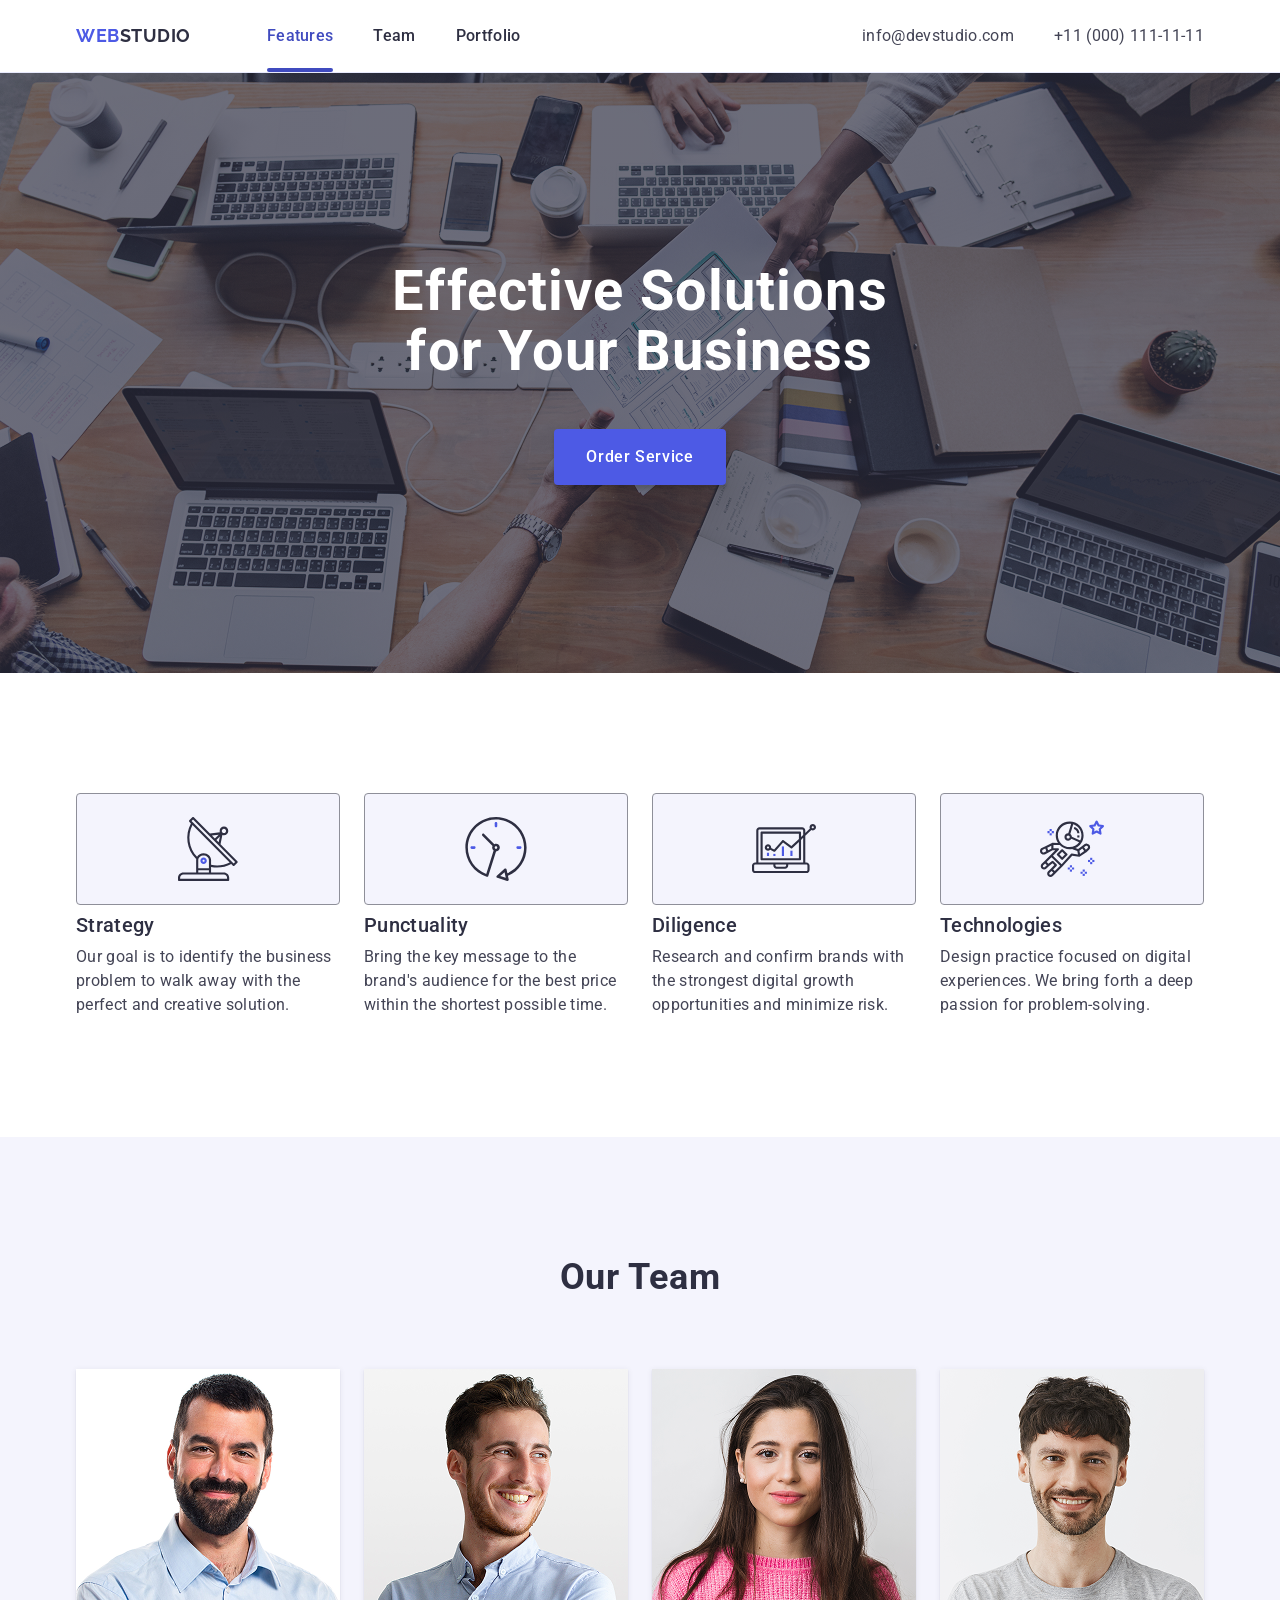
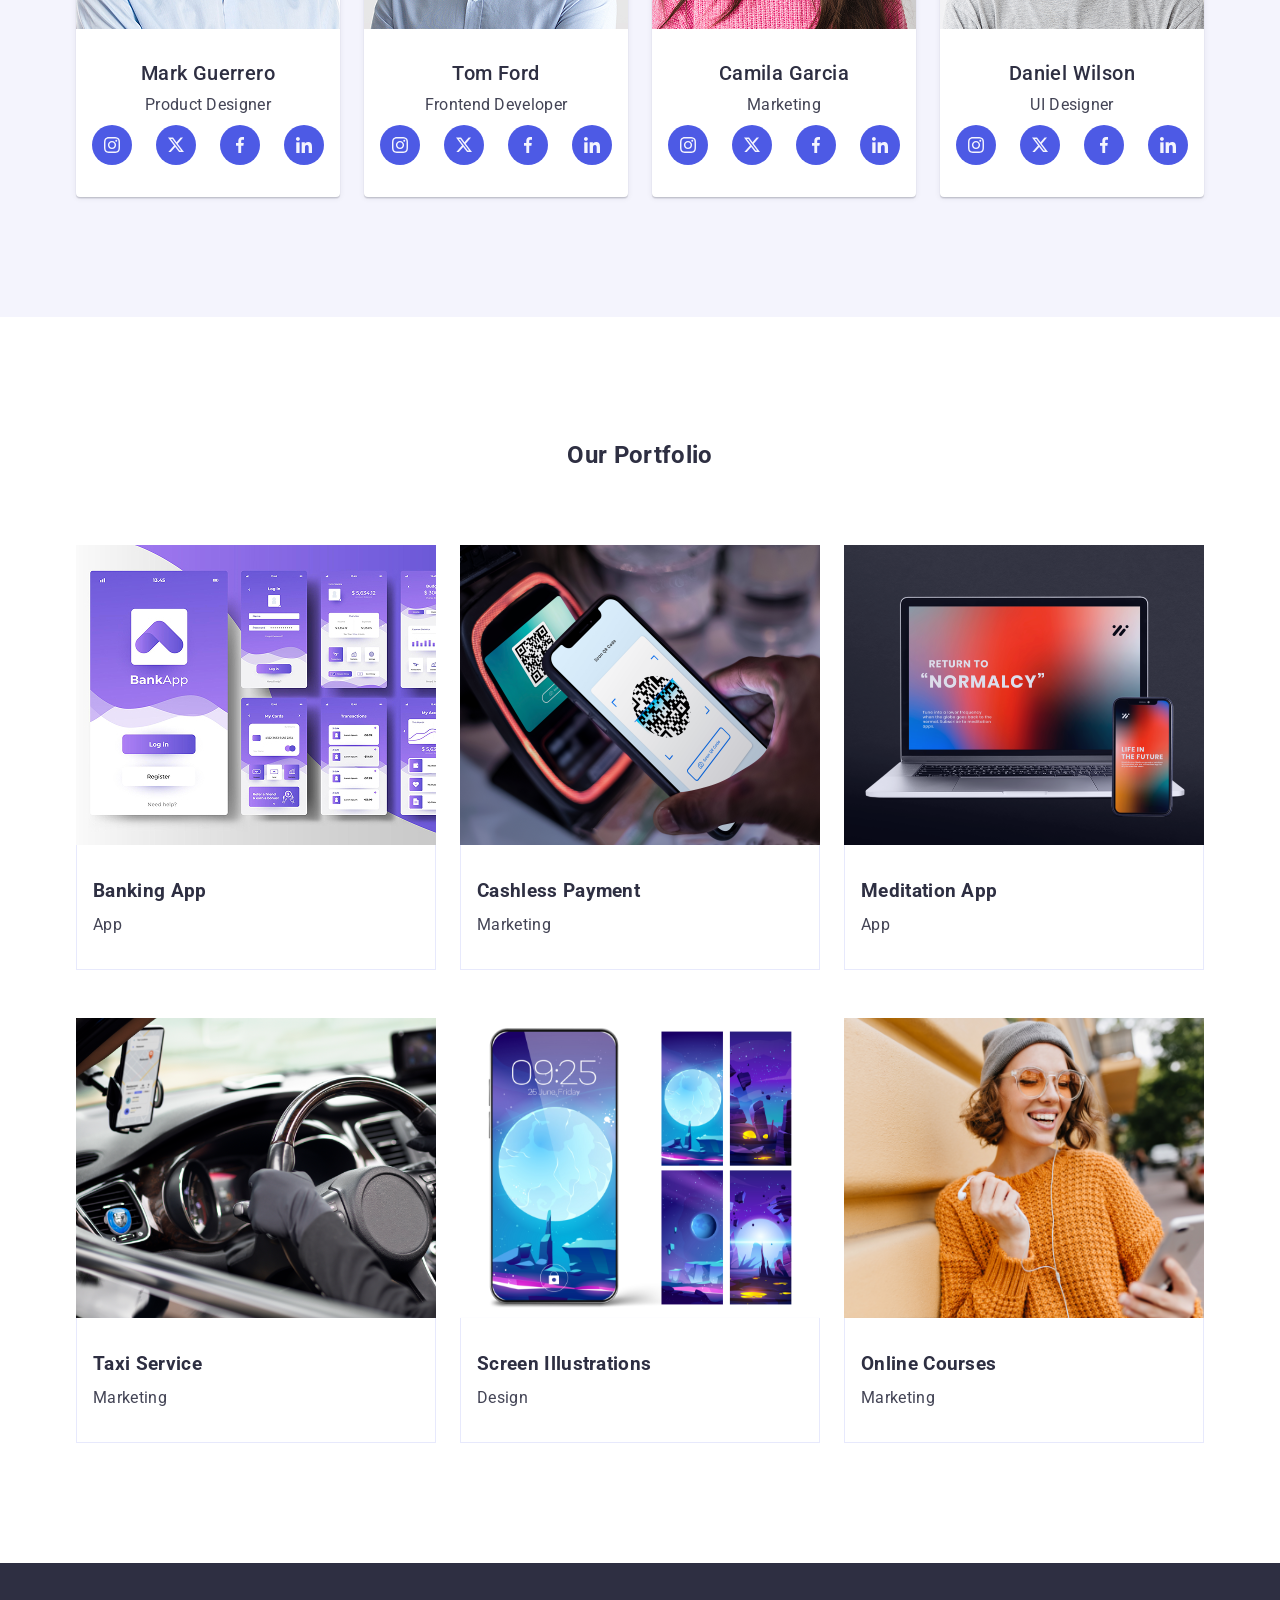
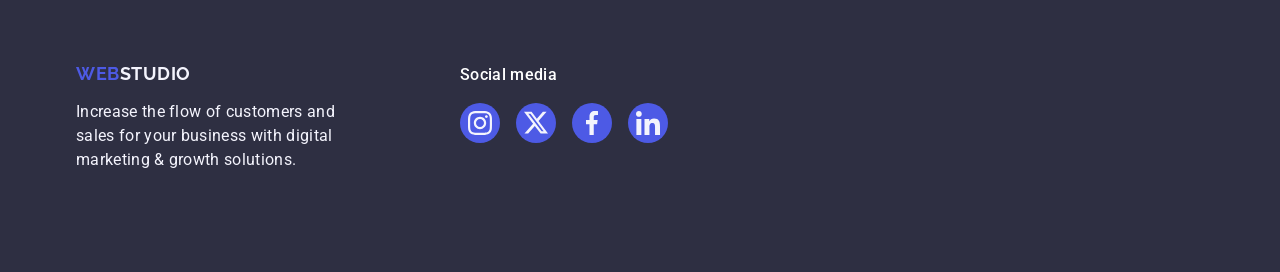
==== index.html @ 1a5d8322 "Initial commit" ====
<!doctype html>
<html lang="en">
  <head>
    <meta charset="UTF-8" />
    <meta name="viewport" content="width=device-width, initial-scale=1.0" />
    <title>WebStudio</title>
    <link rel="preconnect" href="https://fonts.googleapis.com">
<link rel="preconnect" href="https://fonts.gstatic.com" crossorigin>
<link href="https://fonts.googleapis.com/css2?family=Raleway:wght@700&family=Roboto:wght@100..900&display=swap" rel="stylesheet">
<link rel="stylesheet" href="https://cdnjs.cloudflare.com/ajax/libs/modern-normalize/3.0.1/modern-normalize.min.css" integrity="sha512-q6WgHqiHlKyOqslT/lgBgodhd03Wp4BEqKeW6nNtlOY4quzyG3VoQKFrieaCeSnuVseNKRGpGeDU3qPmabCANg==" crossorigin="anonymous" referrerpolicy="no-referrer" />
    <link rel = "stylesheet" href="./css/main.css">
    <link rel="shortcut icon" href="./images/icons/logo.svg" type="image/x-icon" />
  </head>
  <body>
    <!--Header section-->
    <header class="header" id="header">      
      <div class="container">
      <a class="logo"
      href="./index.html">
      Web<span class="logo-icon">Studio</span>
  
    </a>
            
      <nav class="main-nav">
        <ul class="main-nav-list">
        
          <li class="main-nav-item">
            <a class="main-nav-link current" href="#features">Features</a>
          </li>
          <li class="main-nav-item">
            <a class="main-nav-link"  href="#team">Team</a>
          </li>
          <li class="main-nav-item"> 
            <a class="main-nav-link" href="#portfolio">Portfolio</a>
          </li>
        </ul>
      </nav>
      <address>
      <ul class="socials">
        <li class="socials-item">
          <a class="socials-link" href="mailto:info@devstudio.com">info@devstudio.com</a>
        </li>
        <li class="socials-item">
          <a class="socials-link" href="tel:+110001111111">+11 (000) 111-11-11</a>
        </li>
      </ul>
        </address>
        </div> 
    </header>

    <main class="main" id="main">
      <!--Hero section-->
      <section class="hero" id="hero">
        <div class="container">
        <h1 class="hero-title">Effective Solutions for Your Business</h1>
        <button class="hero-btn" type="button">Order Service</button>
        </div>
      </section>

      <!--Features section-->
      <section class="features" id="features"> 
        <div class="container">
        <h2 class="sr-only">Our features</h2>
       
        <ul class="features-list">
          <li class="features-item">
            <div class="features-icon-wrapper">
              <svg class="features-icon" width="64" height="64">
                <use href="./images/icons.svg#antenna">
                </use>
              </svg>
            </div>
            <h3 class="features-subtitle">Strategy</h3>
            <p class="features-desc">
              Our goal is to identify the business problem to walk away with the
              perfect and creative solution.
            </p>
          </li>
          <li class="features-item">
            <div class="features-icon-wrapper">
              <svg class="features-icon" width="64" height="64">
                <use href="./images/icons.svg#clock">
                </use>
              </svg>
            </div>
            <h3 class="features-subtitle">Punctuality</h3>
            <p class="features-desc">
              Bring the key message to the brand's audience for the best price
              within the shortest possible time.
            </p>
          </li>
          <li class="features-item">
            <div class="features-icon-wrapper">
              <svg class="features-icon" width="64" height="64">
                <use href="./images/icons.svg#diagram">
                </use>
              </svg>
            </div>
            <h3 class="features-subtitle">Diligence</h3>
            <p class="features-desc">
              Research and confirm brands with the strongest digital growth
              opportunities and minimize risk.
            </p>
          </li>
          <li class="features-item">
            <div class="features-icon-wrapper">
              <svg class="features-icon" width="64" height="64">
                <use href="./images/icons.svg#astronaut">
                </use>
              </svg>
            </div>
            <h3 class="features-subtitle">Technologies</h3>
            <p class="features-desc">
              Design practice focused on digital experiences. We bring forth a
              deep passion for problem-solving.
            </p>
          </li>
        </ul>
        </div>
      </section>

      <!--Team section-->
      <section class="team section" id="team">
        <div class="container">
        <h2 class="team-title section-title">Our Team</h2>
        
        <ul class="team-list">
          <li class="team-item">
            <img
              class="team-ill"
              src="./images/photo/team-1.png"
              alt="Mark Guerrero"
              width="264"
              height="260"
            />
            <div class="team-content">
            <h3 class="team-caption">Mark Guerrero</h3>
            <p class="team-text">Product Designer</p>
            <ul class="team-social-list">
    <li class="team-social-item">
      <a class="team-social-link" 
      href="https://instagram.com/" aria-label="Instagram">
        <svg class="team-social-icon" width="16" height="16">
          <use href="./images/icons.svg#instagram"></use>
        </svg>
      </a>
    </li>
    <li class="team-social-item">
  <a class="team-social-link"
     href="https://twitter.com/"
     aria-label="Twitter">
    <svg class="team-social-icon" width="16" height="16">
      <use href="./images/icons.svg#twitter"></use>
    </svg>
  </a>
</li>

<li class="team-social-item">
  <a class="team-social-link"
     href="https://facebook.com/"
     aria-label="Facebook">
    <svg class="team-social-icon" width="16" height="16">
      <use href="./images/icons.svg#facebook"></use>
    </svg>
  </a>
</li>
<li class="team-social-item">
  <a class="team-social-link"
     href="https://linkedin.com/"
     aria-label="LinkedIn">
    <svg class="team-social-icon" width="16" height="16">
      <use href="./images/icons.svg#linkedin"></use>
    </svg>
  </a>
</li>
  </ul>
            </div>
          </li>
          <li class="team-item">
            <img
              class="team-ill"
              src="./images/photo/team-2.png"
              alt="Tom Ford"
              width="264"
              height="260"
            />
            <div class="team-content">
            <h3 class="team-caption">Tom Ford</h3>
            <p class="team-text">Frontend Developer</p>
           <ul class="team-social-list">
    <li class="team-social-item">
      <a class="team-social-link" href="https://instagram.com/" aria-label="Instagram">
        <svg class="team-social-icon" width="16" height="16">
          <use href="./images/icons.svg#instagram"></use>
        </svg>
      </a>
    </li>
    <li class="team-social-item">
  <a class="team-social-link"
     href="https://twitter.com/"
     aria-label="Twitter">
    <svg class="team-social-icon" width="16" height="16">
      <use href="./images/icons.svg#twitter"></use>
    </svg>
  </a>
</li>

<li class="team-social-item">
  <a class="team-social-link"
     href="https://facebook.com/"
     aria-label="Facebook">
    <svg class="team-social-icon" width="16" height="16">
      <use href="./images/icons.svg#facebook"></use>
    </svg>
  </a>
</li>
<li class="team-social-item">
  <a class="team-social-link"
     href="https://linkedin.com/"
     aria-label="LinkedIn">
    <svg class="team-social-icon" width="16" height="16">
      <use href="./images/icons.svg#linkedin"></use>
    </svg>
  </a>
</li>
  </ul>
          </div>
          </li>
          <li class="team-item">
            <img
              class="team-ill"
              src="./images/photo/team-3.png"
              alt="Camila Garcia"
              width="264"
              height="260"
            />
            <div class="team-content">
            <h3 class="team-caption">Camila Garcia</h3>
            <p class="team-text">Marketing</p>
           <ul class="team-social-list">
    <li class="team-social-item">
      <a class="team-social-link" href="https://instagram.com/" aria-label="Instagram">
        <svg class="team-social-icon" width="16" height="16">
          <use href="./images/icons.svg#instagram"></use>
        </svg>
      </a>
    </li>
    <li class="team-social-item">
  <a class="team-social-link"
     href="https://twitter.com/"
     aria-label="Twitter">
    <svg class="team-social-icon" width="16" height="16">
      <use href="./images/icons.svg#twitter"></use>
    </svg>
  </a>
</li>

<li class="team-social-item">
  <a class="team-social-link"
     href="https://facebook.com/"
     aria-label="Facebook">
    <svg class="team-social-icon" width="16" height="16">
      <use href="./images/icons.svg#facebook"></use>
    </svg>
  </a>
</li>
<li class="team-social-item">
  <a class="team-social-link"
     href="https://linkedin.com/"
     aria-label="LinkedIn">
    <svg class="team-social-icon" width="16" height="16">
      <use href="./images/icons.svg#linkedin"></use>
    </svg>
  </a>
</li>
  </ul>
          </div>
          </li>
          <li class="team-item">
            <img
              class="team-ill"
              src="./images/photo/team-4.png"
              alt="Daniel Wilson"
              width="264"
              height="260"
            />
            <div class="team-content">
            <h3 class="team-caption">Daniel Wilson</h3>
            <p class="team-text">UI Designer</p>
           <ul class="team-social-list">
    <li class="team-social-item">
      <a class="team-social-link" href="https://instagram.com/" aria-label="Instagram">
        <svg class="team-social-icon" width="16" height="16">
          <use href="./images/icons.svg#instagram"></use>
        </svg>
      </a>
    </li>
    <li class="team-social-item">
  <a class="team-social-link"
     href="https://twitter.com/"
     aria-label="Twitter">
    <svg class="team-social-icon" width="16" height="16">
      <use href="./images/icons.svg#twitter"></use>
    </svg>
  </a>
</li>

<li class="team-social-item">
  <a class="team-social-link"
     href="https://facebook.com/"
     aria-label="Facebook">
    <svg class="team-social-icon" width="16" height="16">
      <use href="./images/icons.svg#facebook"></use>
    </svg>
  </a>
</li>
<li class="team-social-item">
  <a class="team-social-link"
     href="https://linkedin.com/"
     aria-label="LinkedIn">
    <svg class="team-social-icon" width="16" height="16">
      <use href="./images/icons.svg#linkedin"></use>
    </svg>
  </a>
</li>
  </ul>
          </div>
          </li>
        </ul>
        </div>
      </section>

       <!--Portfolio section-->
      <section class="portfolio section" id="portfolio">
        <div class="container">
    <h2 class="portfolio-title section-title">Our Portfolio</h2>
    <ul class="portfolio-list">
      <li class="portfolio-item">
        <div class="portfolio-image-wrapper">
        <img
        class="portfolio-ill"
          src="./images/portfolio/portfolio-1.svg"
          alt="Banking App"
          width="360"
          height="300"
        />
        <p class="portfolio-overlay">

      14 Stylish and User-Friendly App Design

      Concepts. Task Manager App. Calorie

      Tracker App. Exotic Fruit Ecommerce App.

      Cloud Storage App.

        </p>
        </div>
        <div class="portfolio-content">
        <h3 class="portfolio-caption">Banking App</h3>
        <p class="portfolio-text">App</p></div>
      </li>
      <li class="portfolio-item">
        <div class="portfolio-image-wrapper">
        <img
          class="portfolio-ill"
          src="./images/portfolio/portfolio-2.svg"
          alt="Marketing"
          width="360"
          height="300"
        />
           <p class="portfolio-overlay">

      14 Stylish and User-Friendly App Design

      Concepts. Task Manager App. Calorie

      Tracker App. Exotic Fruit Ecommerce App.

      Cloud Storage App.

        </p>
        </div>
          <div class="portfolio-content">
        <h3 class="portfolio-caption">Cashless Payment</h3>
        <p class="portfolio-text">Marketing</p></div>
      </li>
      <li class="portfolio-item">
         <div class="portfolio-image-wrapper">
        <img
          class="portfolio-ill"
          src="./images/portfolio/portfolio-3.svg"
          alt="Meditation App"
          width="360"
          height="300"
        />
        <p class="portfolio-overlay">

      14 Stylish and User-Friendly App Design

      Concepts. Task Manager App. Calorie

      Tracker App. Exotic Fruit Ecommerce App.

      Cloud Storage App.

        </p>
        </div>
        <div class="portfolio-content">
        <h3 class="portfolio-caption">Meditation App</h3>
        <p class="portfolio-text">App</p></div>
      </li>
      <li class="portfolio-item">
        <div class="portfolio-image-wrapper">
        <img
          class="portfolio-ill"
          src="./images/portfolio/portfolio-4.svg"
          alt="Taxi Service"
          width="360"
          height="300"
        />
        
           <p class="portfolio-overlay">

      14 Stylish and User-Friendly App Design

      Concepts. Task Manager App. Calorie

      Tracker App. Exotic Fruit Ecommerce App.

      Cloud Storage App.

        </p>
        </div>
        <div class="portfolio-content">
        <h3 class="portfolio-caption">Taxi Service</h3>
        <p class="portfolio-text">Marketing</p></div>
      </li>
      <li class="portfolio-item">
        <div class="portfolio-image-wrapper">
        <img
          class="portfolio-ill"
          src="./images/portfolio/portfolio-5.svg"
          alt="Design"
          width="360"
          height="300"
        />
         <p class="portfolio-overlay">

      14 Stylish and User-Friendly App Design

      Concepts. Task Manager App. Calorie

      Tracker App. Exotic Fruit Ecommerce App.

      Cloud Storage App.

        </p>
        </div>
        <div class="portfolio-content">
        <h3 class="portfolio-caption">Screen Illustrations</h3>
        <p class="portfolio-text">Design</p></div>
      </li>
      <li class="portfolio-item">
         <div class="portfolio-image-wrapper">
        <img
          class="portfolio-ill"
          src="./images/portfolio/portfolio-6.svg"
          alt="Online Courses"
          width="360"
          height="300"
        />
        <p class="portfolio-overlay">

      14 Stylish and User-Friendly App Design

      Concepts. Task Manager App. Calorie

      Tracker App. Exotic Fruit Ecommerce App.

      Cloud Storage App.

        </p>
        </div>
        <div class="portfolio-content">
        <h3 class="portfolio-caption">Online Courses</h3>
        <p class="portfolio-text">Marketing</p></div>
      </li>
    </ul>
    </div>
  </section>
    </main>

    <!--Footer section-->
    <footer class="footer" id="footer">
      <div class="container">
        <div class="footer-info">
      <a class="logo footer-logo"
      href="./index.html">
      Web<span class="logo-icon-footer">Studio</span></a>
     
      <p class="footer-text">
        Increase the flow of customers and sales for your business with digital
        marketing &amp; growth solutions.
      </p>
      </div>

      <div class="footer-social">
        <p class="footer-social-title">Social media</p>

        <ul class="footer-social-list">
          <li class="footer-social-item">
            <a class="footer-social-link"
            href="https://instagram.com/"
            aria-label="Instagram">
            <svg width="24" height="24">
              <use href="./images/icons.svg#instagram"></use>
            </svg>
            </a>
          </li>
          <li class="footer-social-item">
      <a class="footer-social-link"
         href="https://twitter.com/"
         aria-label="Twitter">
        <svg width="24" height="24">
          <use href="./images/icons.svg#twitter"></use>
        </svg>
      </a>
    </li>

    <li class="footer-social-item">
      <a class="footer-social-link"
         href="https://facebook.com/"
         aria-label="Facebook">
        <svg width="24" height="24">
          <use href="./images/icons.svg#facebook"></use>
        </svg>
      </a>
    </li>

    <li class="footer-social-item">
      <a class="footer-social-link"
         href="https://linkedin.com/"
         aria-label="LinkedIn">
        <svg width="24" height="24">
          <use href="./images/icons.svg#linkedin"></use>
        </svg>
      </a>
    </li>

        </ul>


      </div>


      </div>
    </footer>
  </body>
</html>
---- css/main.css ----
@import './common.css';
@import './header.css';
@import './hero.css';
@import './features.css';
@import './team.css';
@import './portfolio.css';
@import './footer.css';
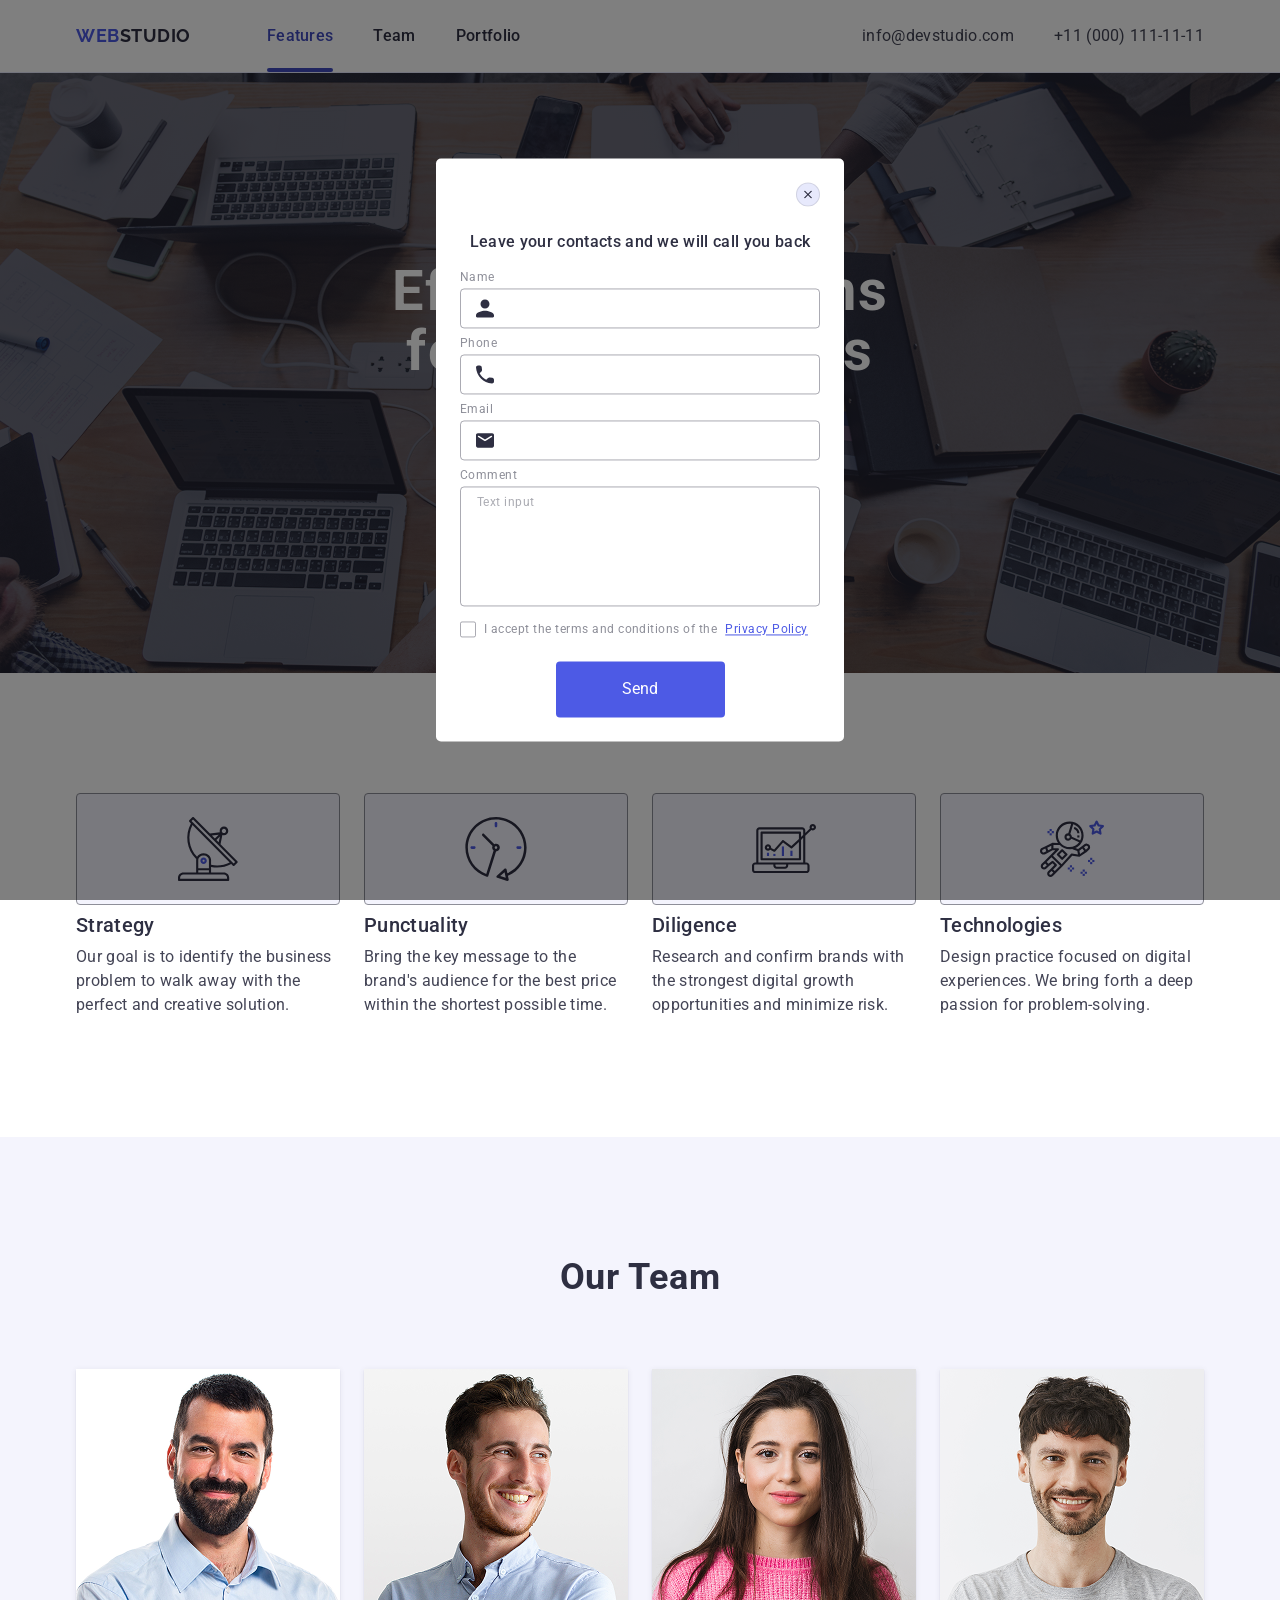
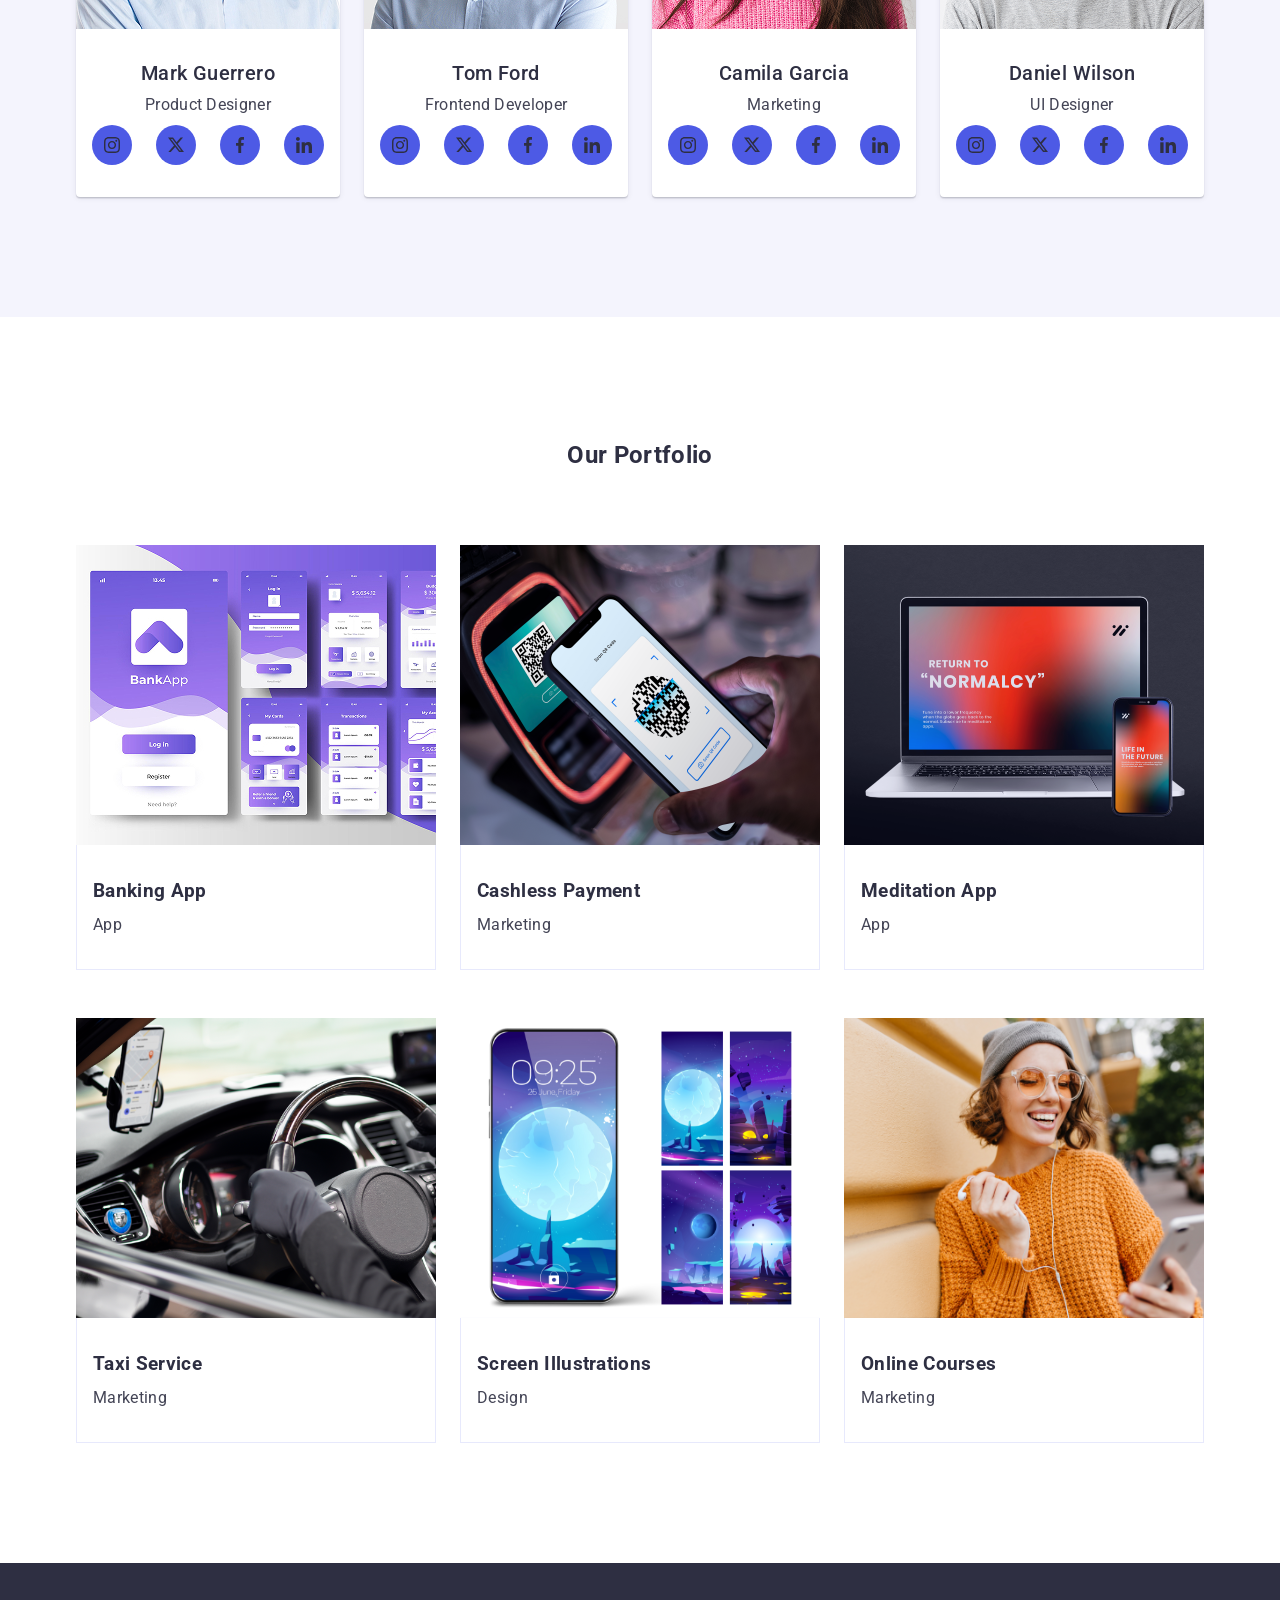
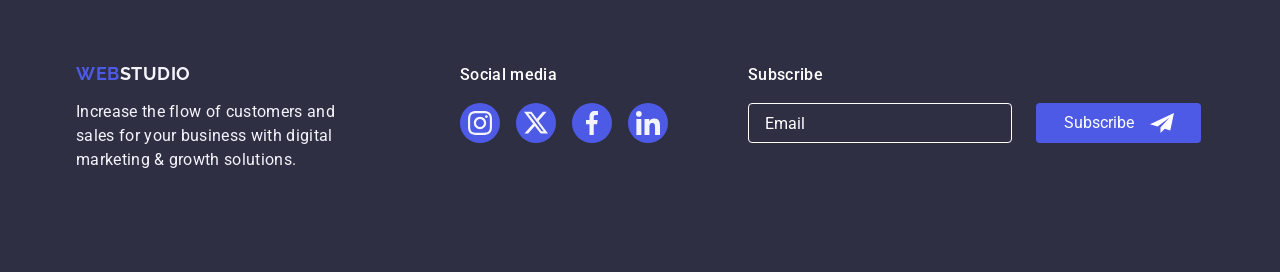
==== commit 8b7cbb77: "Add modal form styles and new functionality" ====
--- a/index.html
+++ b/index.html
@@ -10,6 +10,7 @@
 <link rel="stylesheet" href="https://cdnjs.cloudflare.com/ajax/libs/modern-normalize/3.0.1/modern-normalize.min.css" integrity="sha512-q6WgHqiHlKyOqslT/lgBgodhd03Wp4BEqKeW6nNtlOY4quzyG3VoQKFrieaCeSnuVseNKRGpGeDU3qPmabCANg==" crossorigin="anonymous" referrerpolicy="no-referrer" />
     <link rel = "stylesheet" href="./css/main.css">
     <link rel="shortcut icon" href="./images/icons/logo.svg" type="image/x-icon" />
+    <link rel="stylesheet" href="./css/modal.css" />
   </head>
   <body>
     <!--Header section-->
@@ -547,14 +548,109 @@
         </svg>
       </a>
     </li>
-
         </ul>
-
-
       </div>
-
-
+        <div class="footer-subscribe">
+          <p class="footer-subscribe-text">Subscribe</p>
+
+        <form class="footer-form" name="subscription">
+          <label class="footer-form-field" for="user_email"> 
+            <input class="footer-form-input" type="email" 
+            id="user_email"
+            name="user_email" placeholder="Email" required />
+            </label> 
+
+            <button class="btn btn-filled" type="submit">Subscribe<svg class="footer-form-icon" width="24" height="20">
+              <use href="./images/icons.svg#icon-send"></use>
+            </svg>
+            </button>
+        </form>
+        </div>
       </div>
+
     </footer>
+    <!--Modal section-->
+    <div class="backdrop is-open">
+    <div class="modal">
+      <button class="modal-btn" type="button" aria-label="Close modal button">
+        <svg class="modal-btn-icon" width="8" height="8">
+          <use href="./images/icons.svg#close"></use>
+        </svg>
+      </button>
+      <p class="modal-caption">Leave your contacts and we will call you back</p>
+
+      <form class="modal-form" name="review_form">
+        <div class="modal-form-field">
+          <label class="modal-form-label" for="user_name">Name</label>
+          <div class="modal-input-wrapper">
+            <input 
+            class="modal-form-input" type="text" 
+            name="user_name" 
+            id="user_name" 
+            required 
+            minlength="2"
+            pattern="^[a-zA-Z]+\s[a-zA-Z]+$"
+            title="Username must be two words separated by space."
+            />
+
+
+            <svg class="modal-form-icon" width="18" height="24">
+              <use href="./images/icons.svg#name"></use>
+            </svg>
+          
+          </div>
+        </div>
+        <div class="modal-form-field">
+          <label class="modal-form-label" for="user_phone">Phone</label>
+          <div class="modal-input-wrapper">
+            <input class="modal-form-input" type="tel" name="user_phone" id="user_phone"
+             required />
+            <svg class="modal-form-icon" width="18" height="24">
+              <use href="./images/icons.svg#phone"></use>
+            </svg>
+          </div>
+        </div>
+        <div class="modal-form-field">
+          <label class="modal-form-label" for="modal_user_email">Email</label>
+          <div class="modal-input-wrapper">
+            <input class="modal-form-input" type="email" name="user_email" id="modal_user_email" required>
+            <svg class="modal-form-icon" width="18" height="24">
+              <use href="./images/icons.svg#email"></use>
+            </svg>
+          </div>
+        </div>
+        <div class="modal-form-field">
+          <label class="modal-form-label" for="user_comment">Comment</label>
+          
+          <textarea class="modal-form-comment" name="user_comment" id="user_comment" placeholder="Text input"></textarea>
+           
+          
+        </div>
+
+        <div class="modal-form-field">
+          <input type="checkbox" name="user_policy" id="user_policy" 
+          class="visually-hidden"
+          required />
+          <label class="modal-form-policy"
+          for="user_policy">
+            <span class="modal-form-checkbox">
+              <svg class="modal-form-checkbox-icon" width="10" height="7">
+                <use href="./images/icons.svg#check-mark">
+            </use>
+              </svg>
+            </span>
+            I accept the terms and conditions of the <a class="modal-form-link"
+            href="#" 
+            target="_blank" 
+            rel="noopener noreferrer">Privacy Policy</a>
+          </label> 
+        </div>
+          <button class="btn btn-filled modal-submit-btn" type="submit">Send</button>
+      </form>
+    </div>
+    </div>
+
+
+
   </body>
 </html>
--- a/css/main.css
+++ b/css/main.css
@@ -5,4 +5,6 @@
 @import './team.css';
 @import './portfolio.css';
 @import './footer.css';
+@import './modals.css';
 
+
--- a/css/modal.css
+++ b/css/modal.css
@@ -0,0 +1,237 @@
+.backdrop {
+  position: fixed;
+  top: 0;
+  left: 0;
+
+  width: 100%;
+  height: 100%;
+
+  background-color: rgba(0, 0, 0, 0.5);
+
+opacity: 0;
+visibility: hidden;
+pointer-events: none;
+
+transition: 300ms ease-out;
+transition-property: opacity, visibility;
+ 
+}
+.is-open {
+}
+
+.backdrop.is-open {
+  opacity: 1;
+  visibility: visible;
+  pointer-events: initial;
+
+  transition-delay: 0ms;
+}
+
+.modal {
+  position: absolute;
+  top: 50%;
+  left: 50%;
+  transform: translateX(-50%) translateY(-50%);
+
+  max-width: calc(100% - 32px);
+  width: 408px;
+  min-height: 582px;
+  padding: 72px 24px 24px;
+  border-radius: 5px;
+  background-color: #fff;
+  box-sizing: border-box;
+
+
+
+  transition: 300ms ease-out;
+  transition-property: transform, opacity;
+}
+
+.backdrop.is-open .modal {
+    transform: translateX(-50%) translateY(-50%) scale(1);
+    opacity: 1;
+
+    transition-delay: 300ms;
+
+}
+
+
+
+.modal-btn {
+  position: absolute;
+  top: 24px;
+  right: 24px;
+  width: 24px;
+  height: 24px;
+
+  display: flex;
+  align-items: center;
+  justify-content: center;
+
+  padding: 0;
+  background-color: #e7e9fc;
+  border: 1px solid rgba(0, 0, 0, 0.1);
+  
+  border-radius: 50%;
+  cursor: pointer;
+  transition: background-color 250ms cubic-bezier(0.4, 0, 0.2, 1);
+}
+
+.modal-btn-icon {
+  color: #2e2f42;
+  transition: fill 250ms cubic-bezier(0.4, 0, 0.2, 1);
+}
+.modal-btn:hover,
+.modal-btn:focus {
+    background-color: #404bbf;
+    border-color: transparent;
+}
+
+.modal-btn:hover > .modal-btn-icon,
+.modal-btn:focus > .modal-btn-icon {
+  color: #ffffff;
+}
+
+
+.modal-caption {
+ 
+font-weight: 500;
+font-size: 16px;
+line-height: 1.5;
+letter-spacing: 0.02em;
+text-align: center;
+margin-bottom: 16px;
+}
+.modal-form {
+}
+.modal-form-field {
+  margin-bottom: 8px;
+}
+.modal-form-label {
+  display: block;
+  margin-bottom: 4px;
+  font-size: 12px;
+  line-height: 1.17;
+  letter-spacing: 0.04em;
+  color: #8e8f99;
+}
+
+.modal-input-wrapper {
+  position: relative;
+}
+
+.modal-form-input {
+  font-family: inherit;
+  font-size: 12px;
+  line-height: 1.17;
+width: 100%;
+height: 40px;
+padding-left: 38px;
+border: 1px solid rgba(46, 47, 66, 0.4);
+border-radius: 4px;
+background-color: transparent;
+outline: transparent;
+
+transition: border-color 250ms cubic-bezier(0.4, 0, 0.2, 1);
+}
+
+.modal-form-input:focus {
+  border-color: #4d5ae5;
+}
+
+.modal-form-icon {
+  position: absolute;
+  left: 16px;
+  top: 50%;
+  transform: translateY(-50%);
+  fill: #2e2f42;
+  color: #2e2f42;
+
+  transition: fill 250ms cubic-bezier(0.4, 0, 0.2, 1), color 250ms cubic-bezier(0.4, 0, 0.2, 1);
+}
+
+.modal-form-input:focus + .modal-form-icon {
+  fill: #4d5ae5;
+  color: #4d5ae5;
+}
+
+.modal-form-comment {
+  width: 100%;
+  height: 120px;
+  padding: 8px 16px;
+  font-size: 12px;
+  line-height: 1.17;
+  letter-spacing: 0.04em;
+  border: 1px solid rgba(46, 47, 66, 0.4);
+  border-radius: 4px;
+  background-color: transparent;
+  outline: transparent;
+  resize: none;
+
+  transition: border-color 250ms cubic-bezier(0.4, 0, 0.2, 1);
+}
+.modal-form-comment:focus {
+  border-color: #4d5ae5;
+}
+
+.modal-form-comment::placeholder {
+  color: rgba(46, 47, 66, 0.4);
+}
+
+.modal-form-policy {
+  display: flex;
+  align-items: center;
+  gap: 8px;
+  font-size: 12px;
+  line-height: 1.17;
+  letter-spacing: 0.04em;
+  color: #8e8f99;
+}
+.modal-form-checkbox {
+  display: inline-flex;
+  align-items: center;
+  justify-content: center;
+  flex-shrink: 0;
+  width: 16px;
+  height: 16px;
+  border: 1px solid rgba(46, 47, 66, 0.4);
+  border-radius: 2px;
+  fill: transparent;
+}
+.modal-form-checkbox-icon {
+  fill: #ffffff;
+  opacity: 0;
+}
+
+#user_policy:checked + .modal-form-policy .modal-form-checkbox-icon {
+  opacity: 1;
+}
+
+#user_policy:checked + .modal-form-policy .modal-form-checkbox {
+  background-color: #404bbf;
+  border-color: #404bbf;
+}
+
+
+.modal-form-link {
+  color: #4d5ae5;
+  text-decoration: underline;
+}
+.btn {
+}
+.btn-filled {
+}
+
+.modal-submit-btn {
+  display: block;
+  min-width: 169px;
+  height: 56px;
+  margin: 24px auto 0;
+  padding: 16px 32px;
+}
+
+.modal-submit-btn:hover,
+.modal-submit-btn:focus {
+  background-color: #404bbf;
+}
+
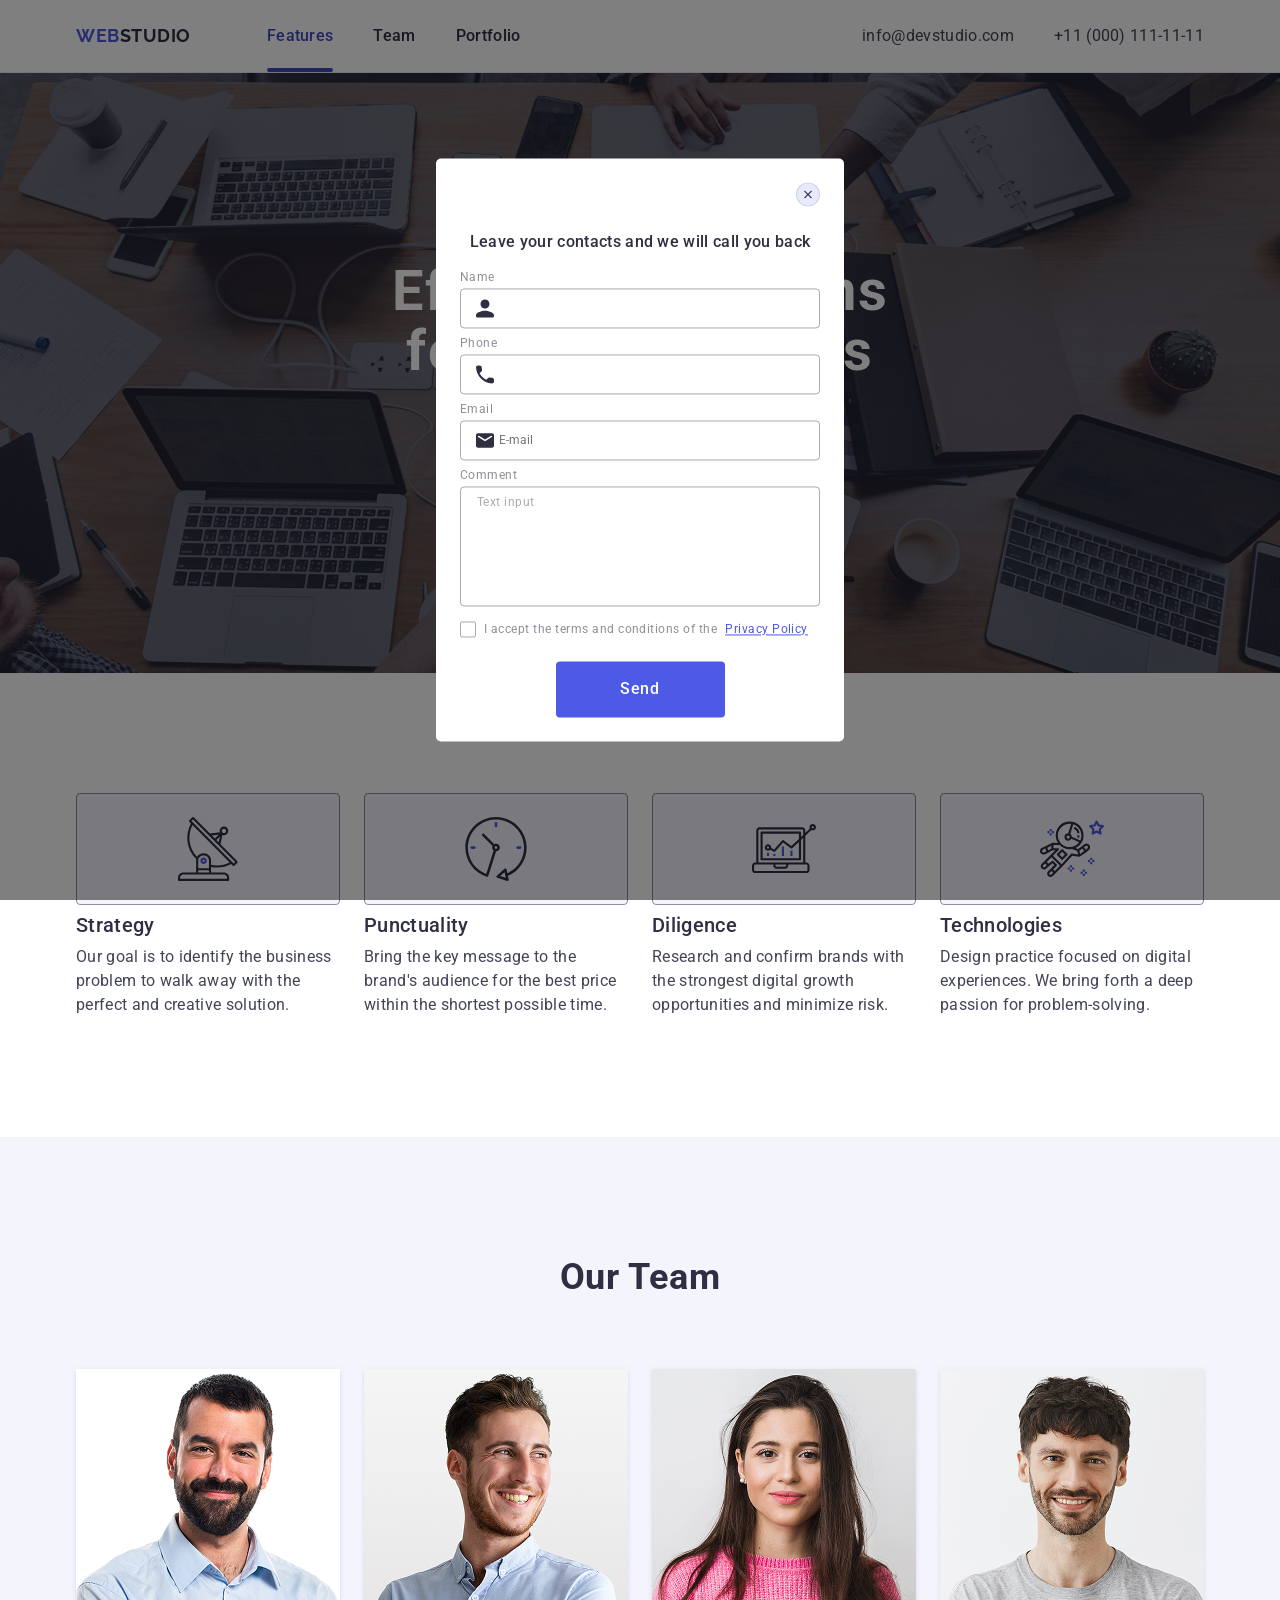
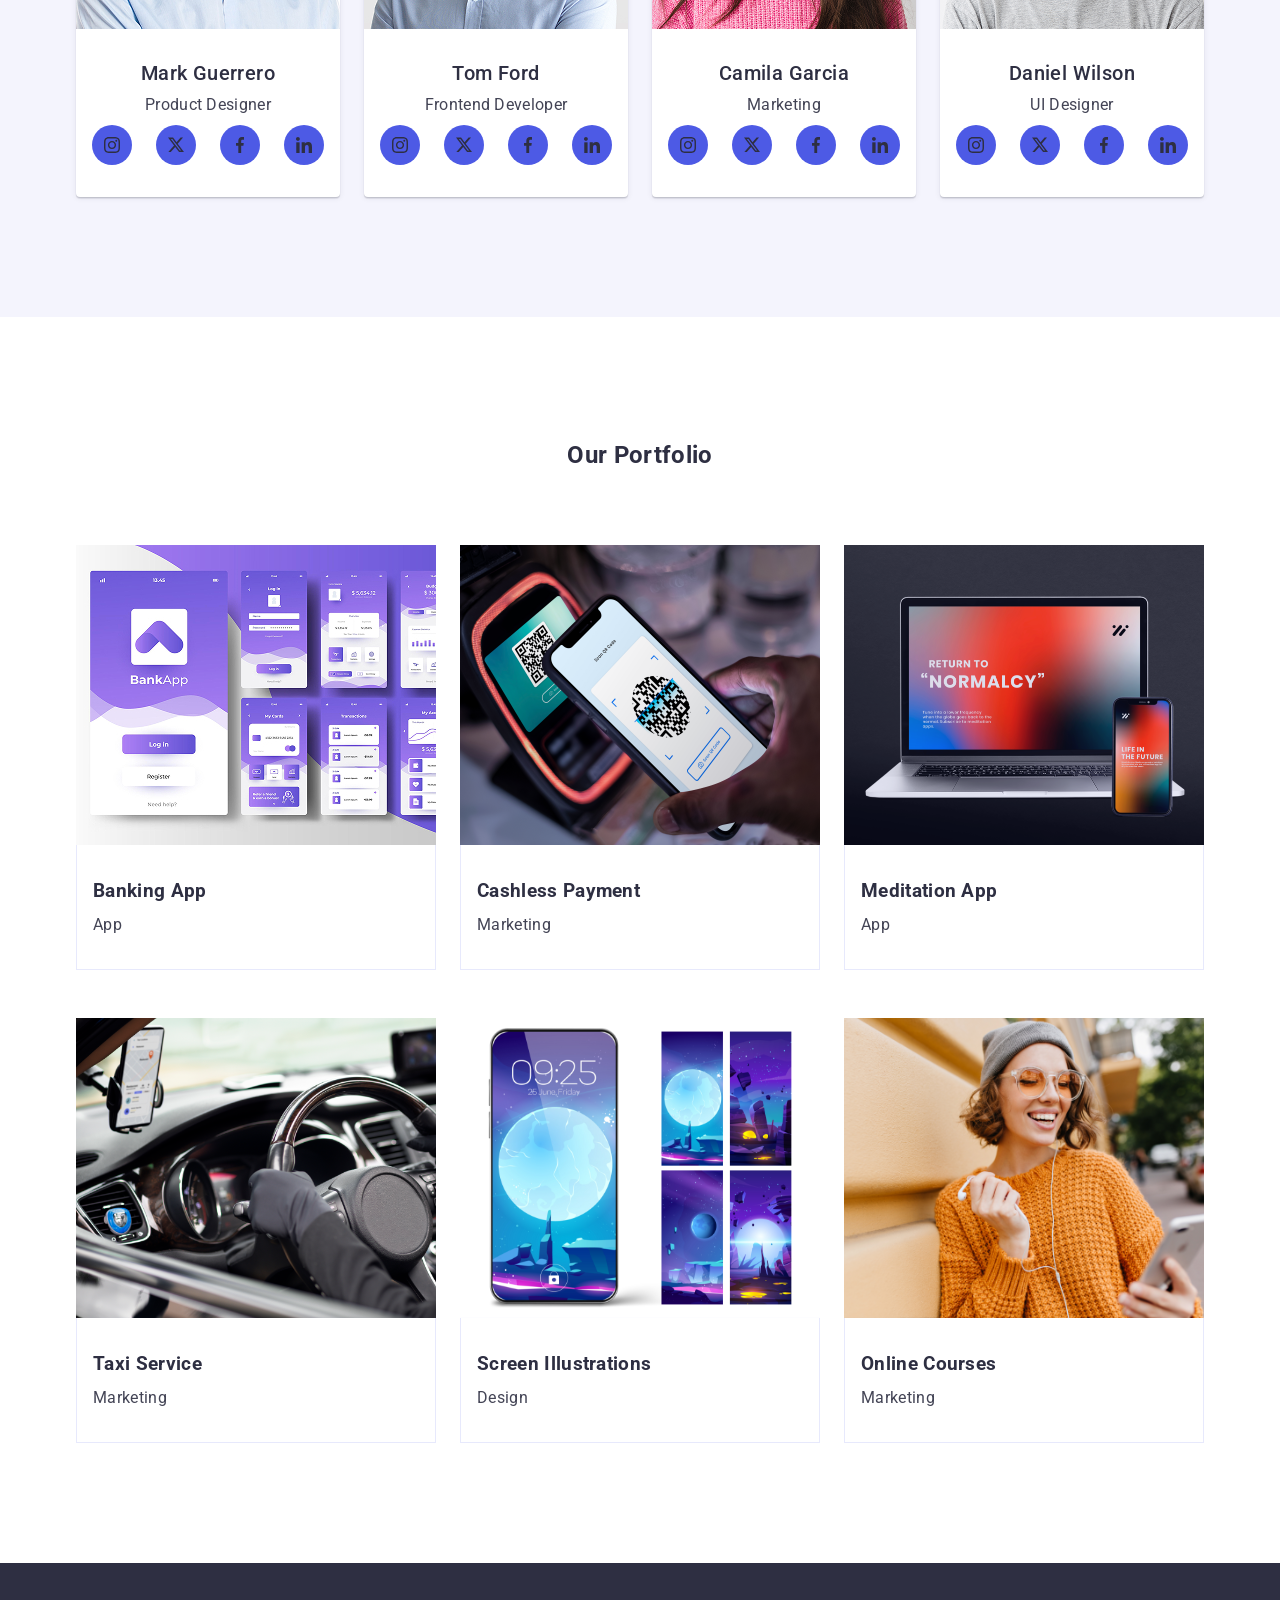
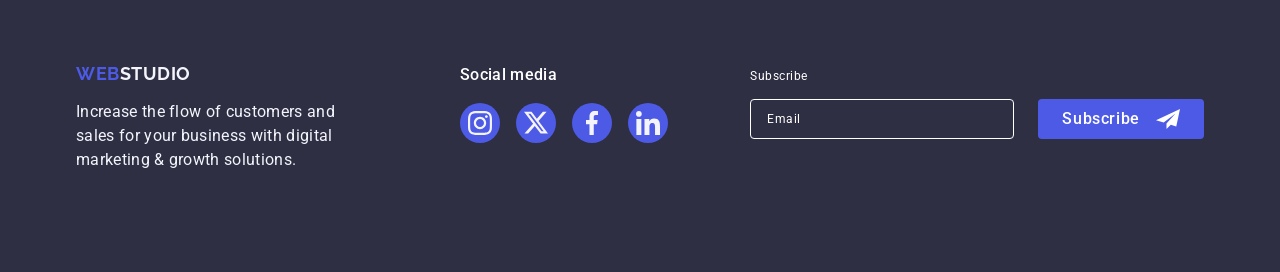
==== commit 650fa546: "Fix footer styles, modal structure and CSS imports" ====
--- a/index.html
+++ b/index.html
@@ -8,9 +8,8 @@
 <link rel="preconnect" href="https://fonts.gstatic.com" crossorigin>
 <link href="https://fonts.googleapis.com/css2?family=Raleway:wght@700&family=Roboto:wght@100..900&display=swap" rel="stylesheet">
 <link rel="stylesheet" href="https://cdnjs.cloudflare.com/ajax/libs/modern-normalize/3.0.1/modern-normalize.min.css" integrity="sha512-q6WgHqiHlKyOqslT/lgBgodhd03Wp4BEqKeW6nNtlOY4quzyG3VoQKFrieaCeSnuVseNKRGpGeDU3qPmabCANg==" crossorigin="anonymous" referrerpolicy="no-referrer" />
-    <link rel = "stylesheet" href="./css/main.css">
+    <link rel = "stylesheet" href="./css/main.css" />
     <link rel="shortcut icon" href="./images/icons/logo.svg" type="image/x-icon" />
-    <link rel="stylesheet" href="./css/modal.css" />
   </head>
   <body>
     <!--Header section-->
@@ -570,7 +569,7 @@
 
     </footer>
     <!--Modal section-->
-    <div class="backdrop is-open">
+    <div class="backdrop is-open" id="modal">
     <div class="modal">
       <button class="modal-btn" type="button" aria-label="Close modal button">
         <svg class="modal-btn-icon" width="8" height="8">
@@ -613,7 +612,7 @@
         <div class="modal-form-field">
           <label class="modal-form-label" for="modal_user_email">Email</label>
           <div class="modal-input-wrapper">
-            <input class="modal-form-input" type="email" name="user_email" id="modal_user_email" required>
+            <input class="modal-form-input" type="email" name="user_email" id="modal_user_email" placeholder="E-mail">
             <svg class="modal-form-icon" width="18" height="24">
               <use href="./images/icons.svg#email"></use>
             </svg>
--- a/css/main.css
+++ b/css/main.css
@@ -5,6 +5,6 @@
 @import './team.css';
 @import './portfolio.css';
 @import './footer.css';
-@import './modals.css';
+@import './modal.css';
 
 
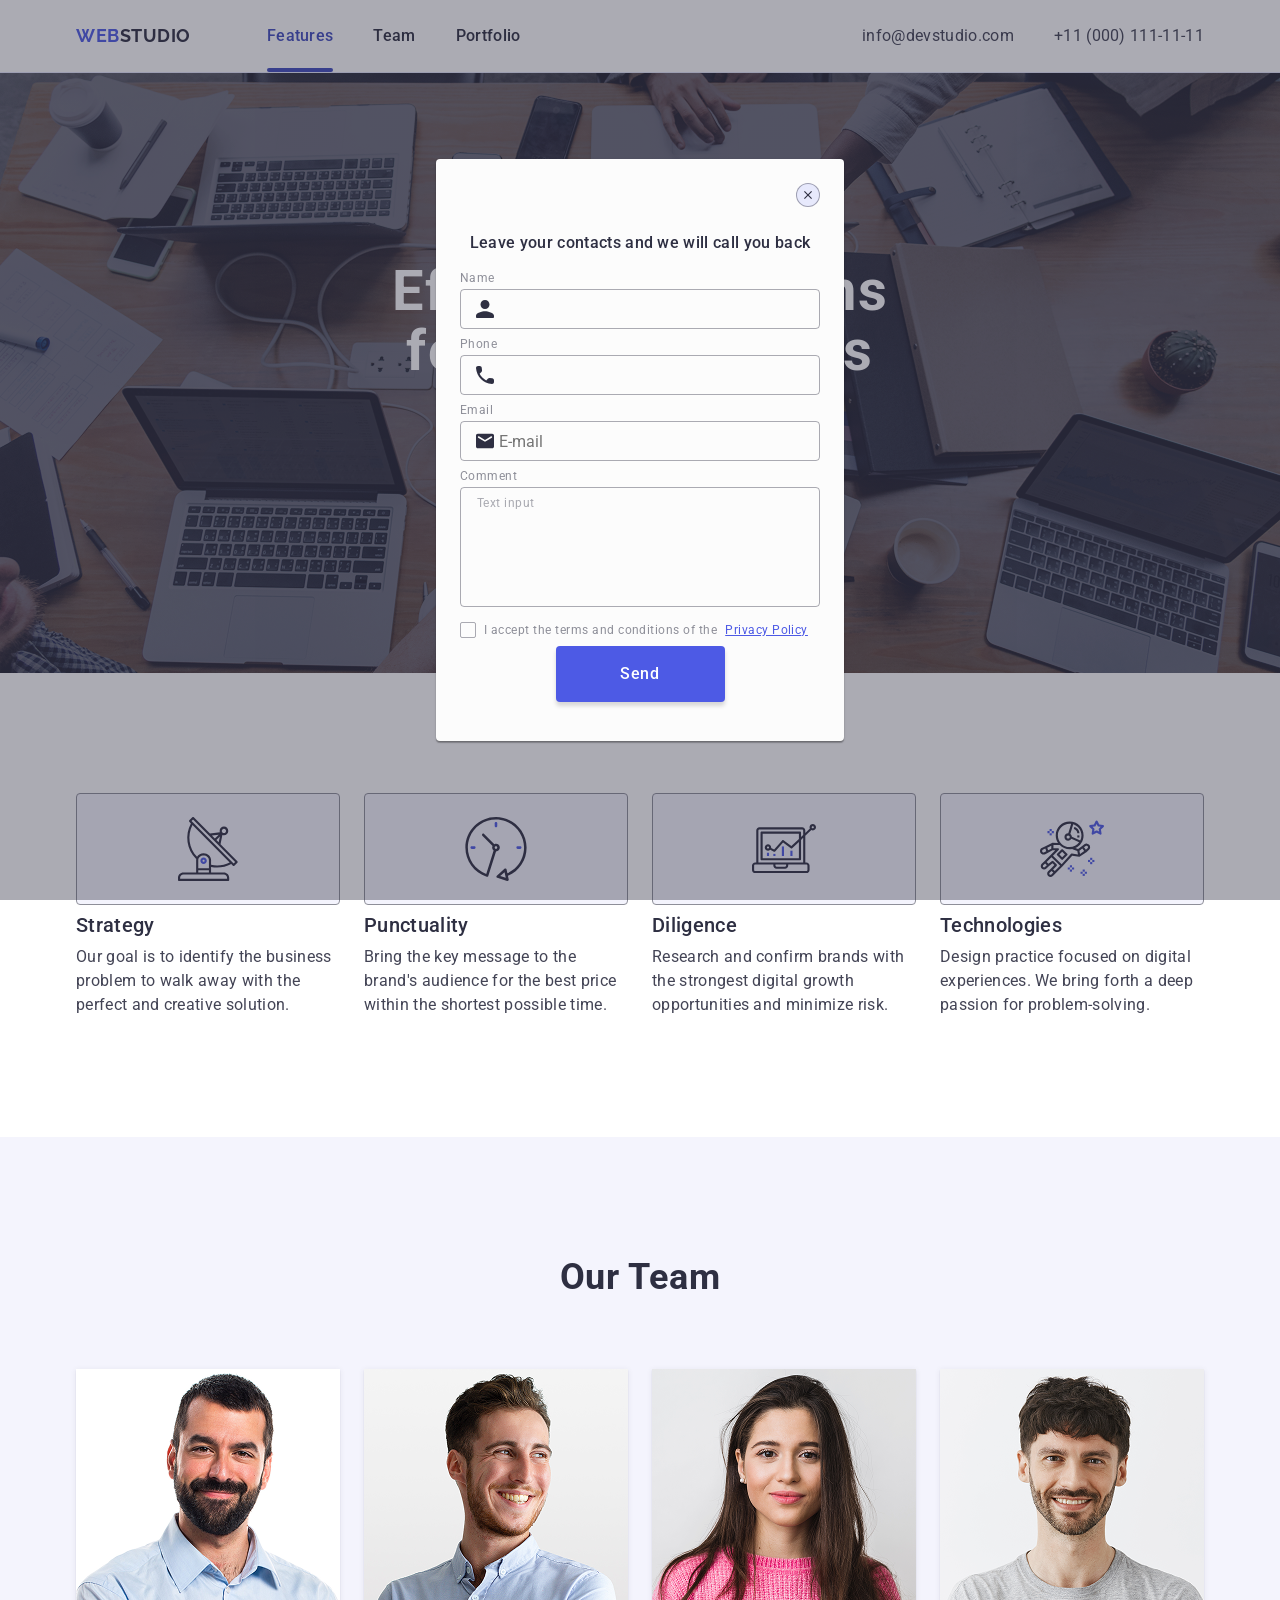
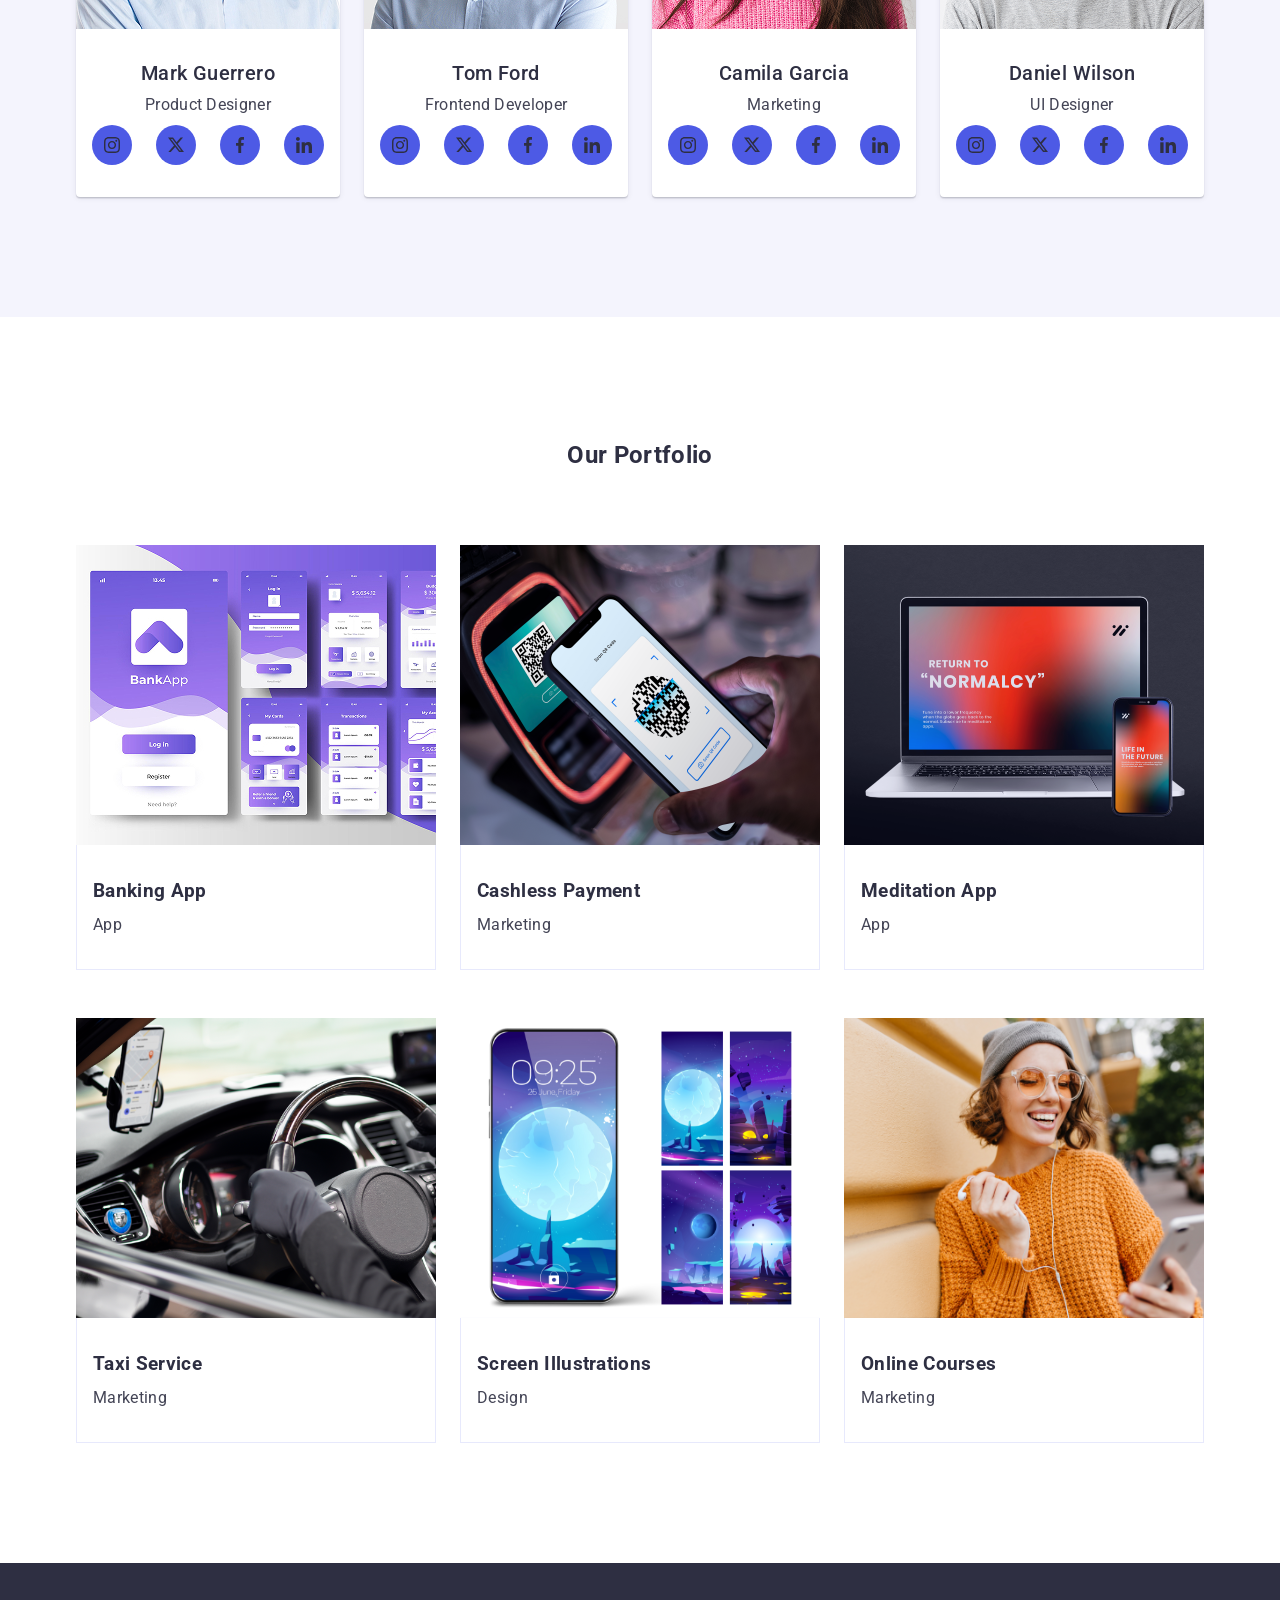
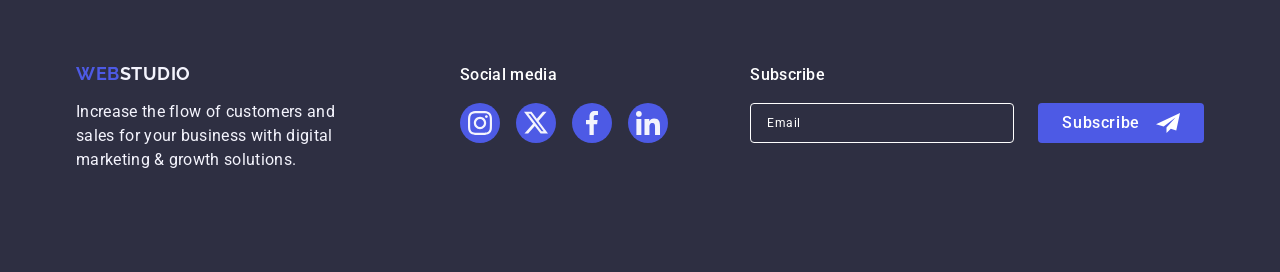
==== commit 034b5782: "Fix modal form styles, spacing, and submit button alignment" ====
--- a/index.html
+++ b/index.html
@@ -633,7 +633,7 @@
           <label class="modal-form-policy"
           for="user_policy">
             <span class="modal-form-checkbox">
-              <svg class="modal-form-checkbox-icon" width="10" height="7">
+              <svg class="modal-form-checkbox-icon" width="10" height="8">
                 <use href="./images/icons.svg#check-mark">
             </use>
               </svg>
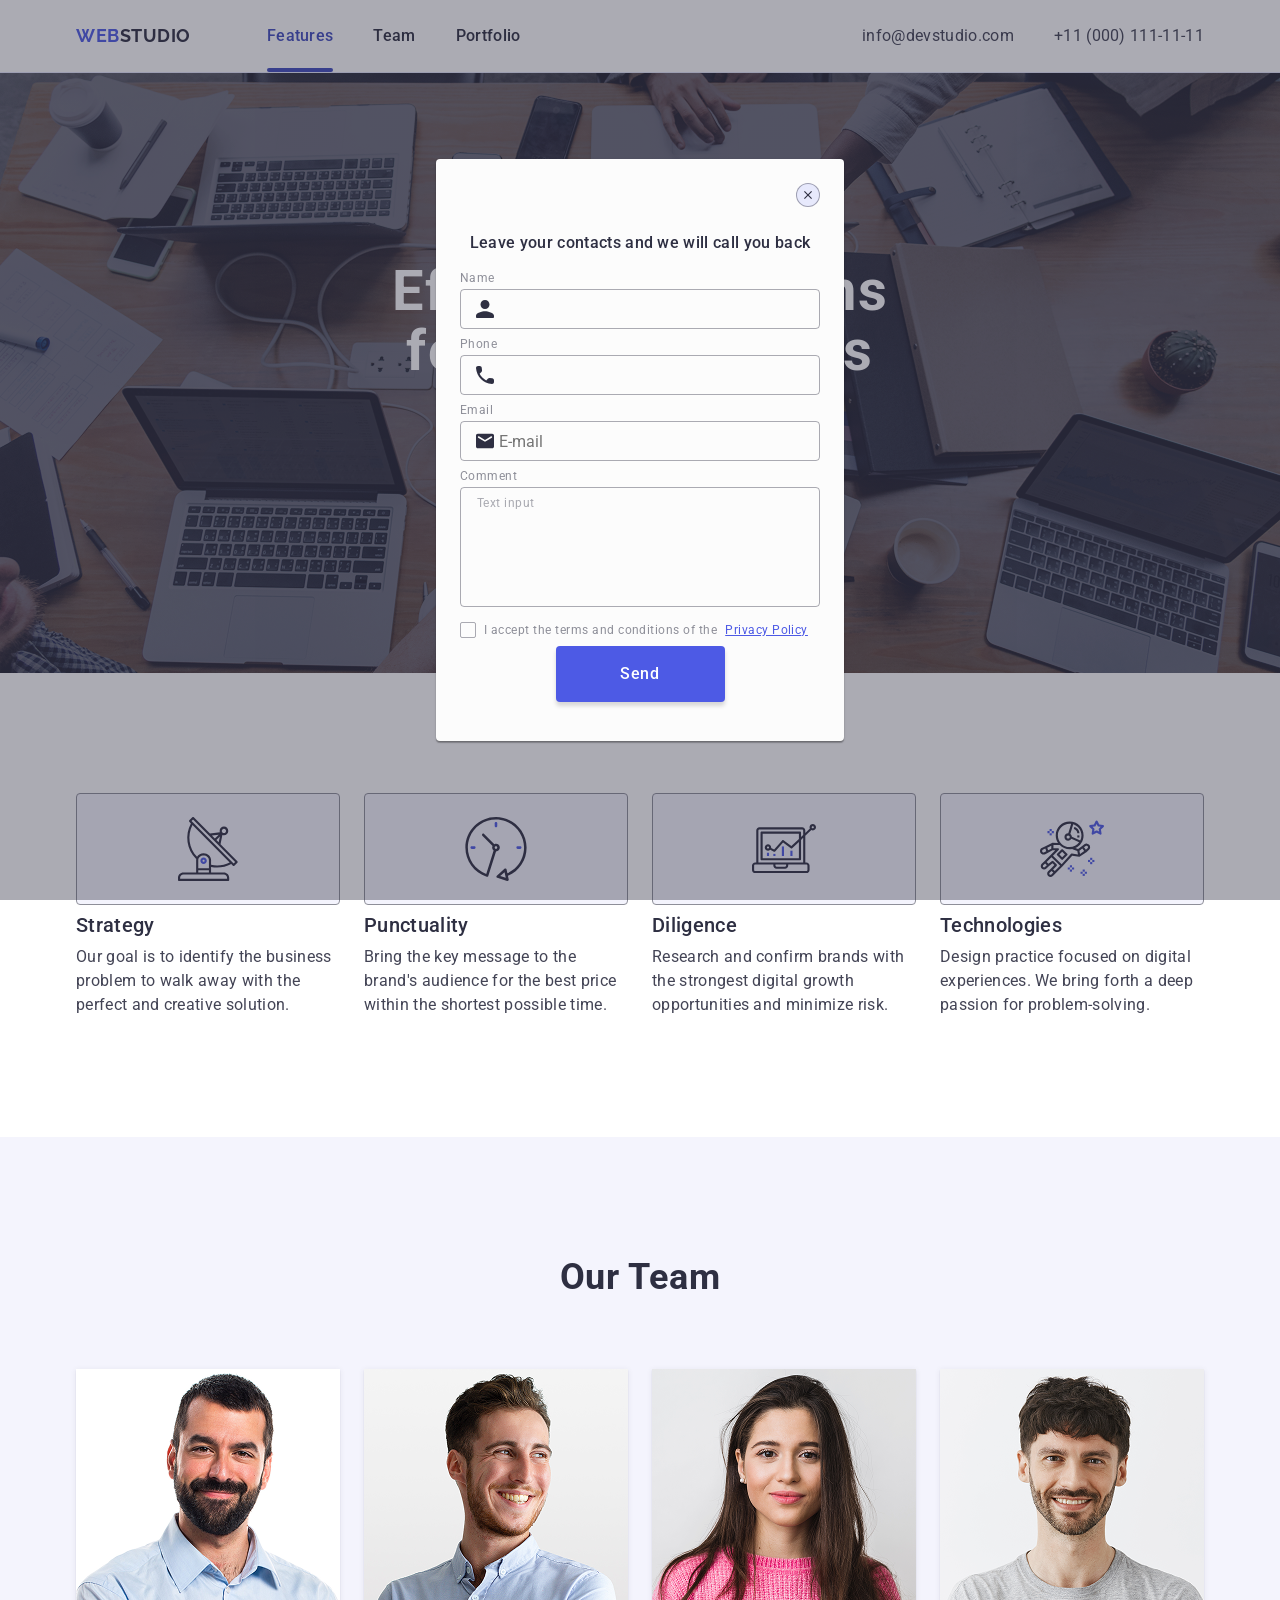
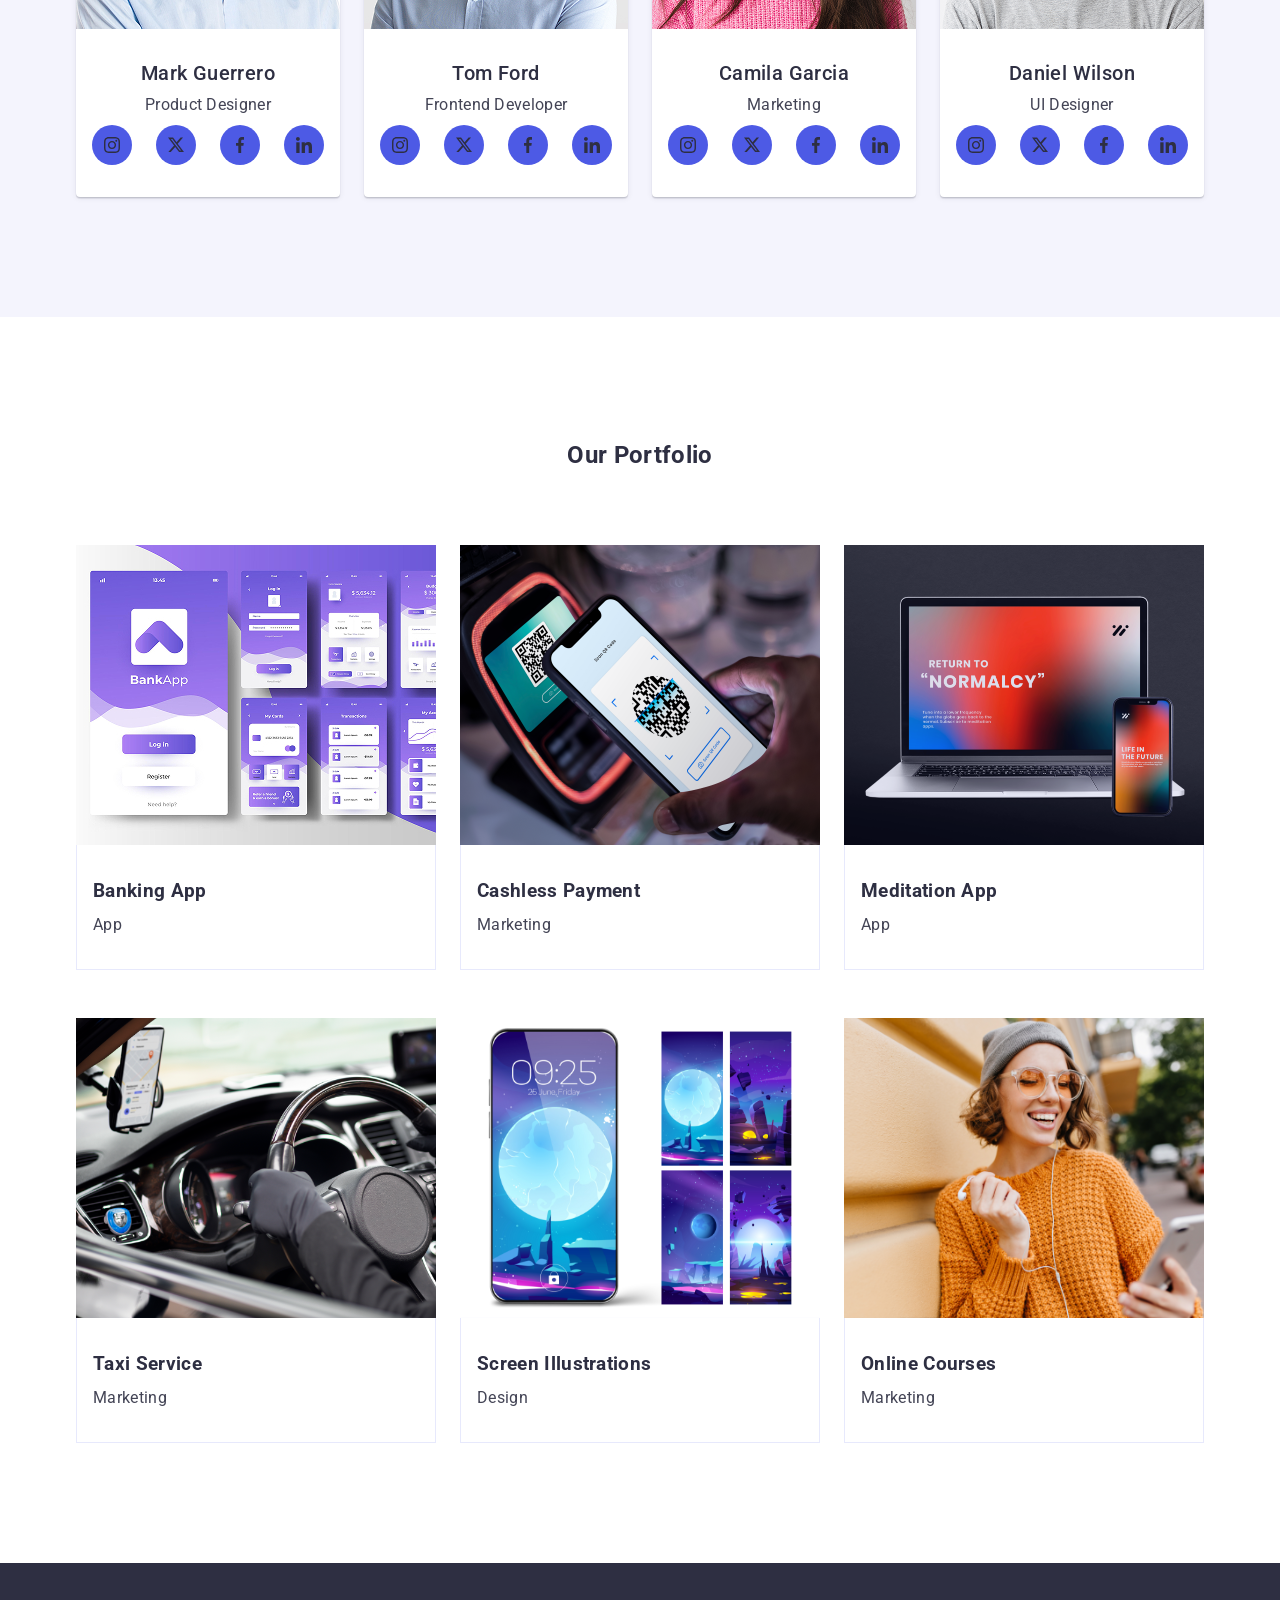
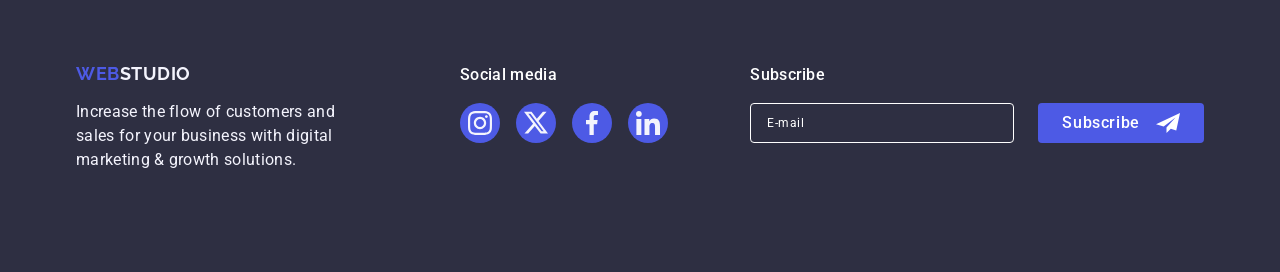
==== commit e60b04b5: "Fix footer subscription form styles and SVG icon" ====
--- a/index.html
+++ b/index.html
@@ -555,15 +555,19 @@
         <form class="footer-form" name="subscription">
           <label class="footer-form-field" for="user_email"> 
             <input class="footer-form-input" type="email" 
-            id="user_email"
-            name="user_email" placeholder="Email" required />
-            </label> 
-
-            <button class="btn btn-filled" type="submit">Subscribe<svg class="footer-form-icon" width="24" height="20">
+            id="user_email"     
+            placeholder="E-mail"
+            name="email"
+            required />
+            </label>            
+            <button class="btn btn-filled" type="submit">
+            Subscribe
+            <svg class="footer-form-icon" width="24" height="24">
               <use href="./images/icons.svg#icon-send"></use>
             </svg>
-            </button>
-        </form>
+          </button>
+
+        </form> 
         </div>
       </div>
 
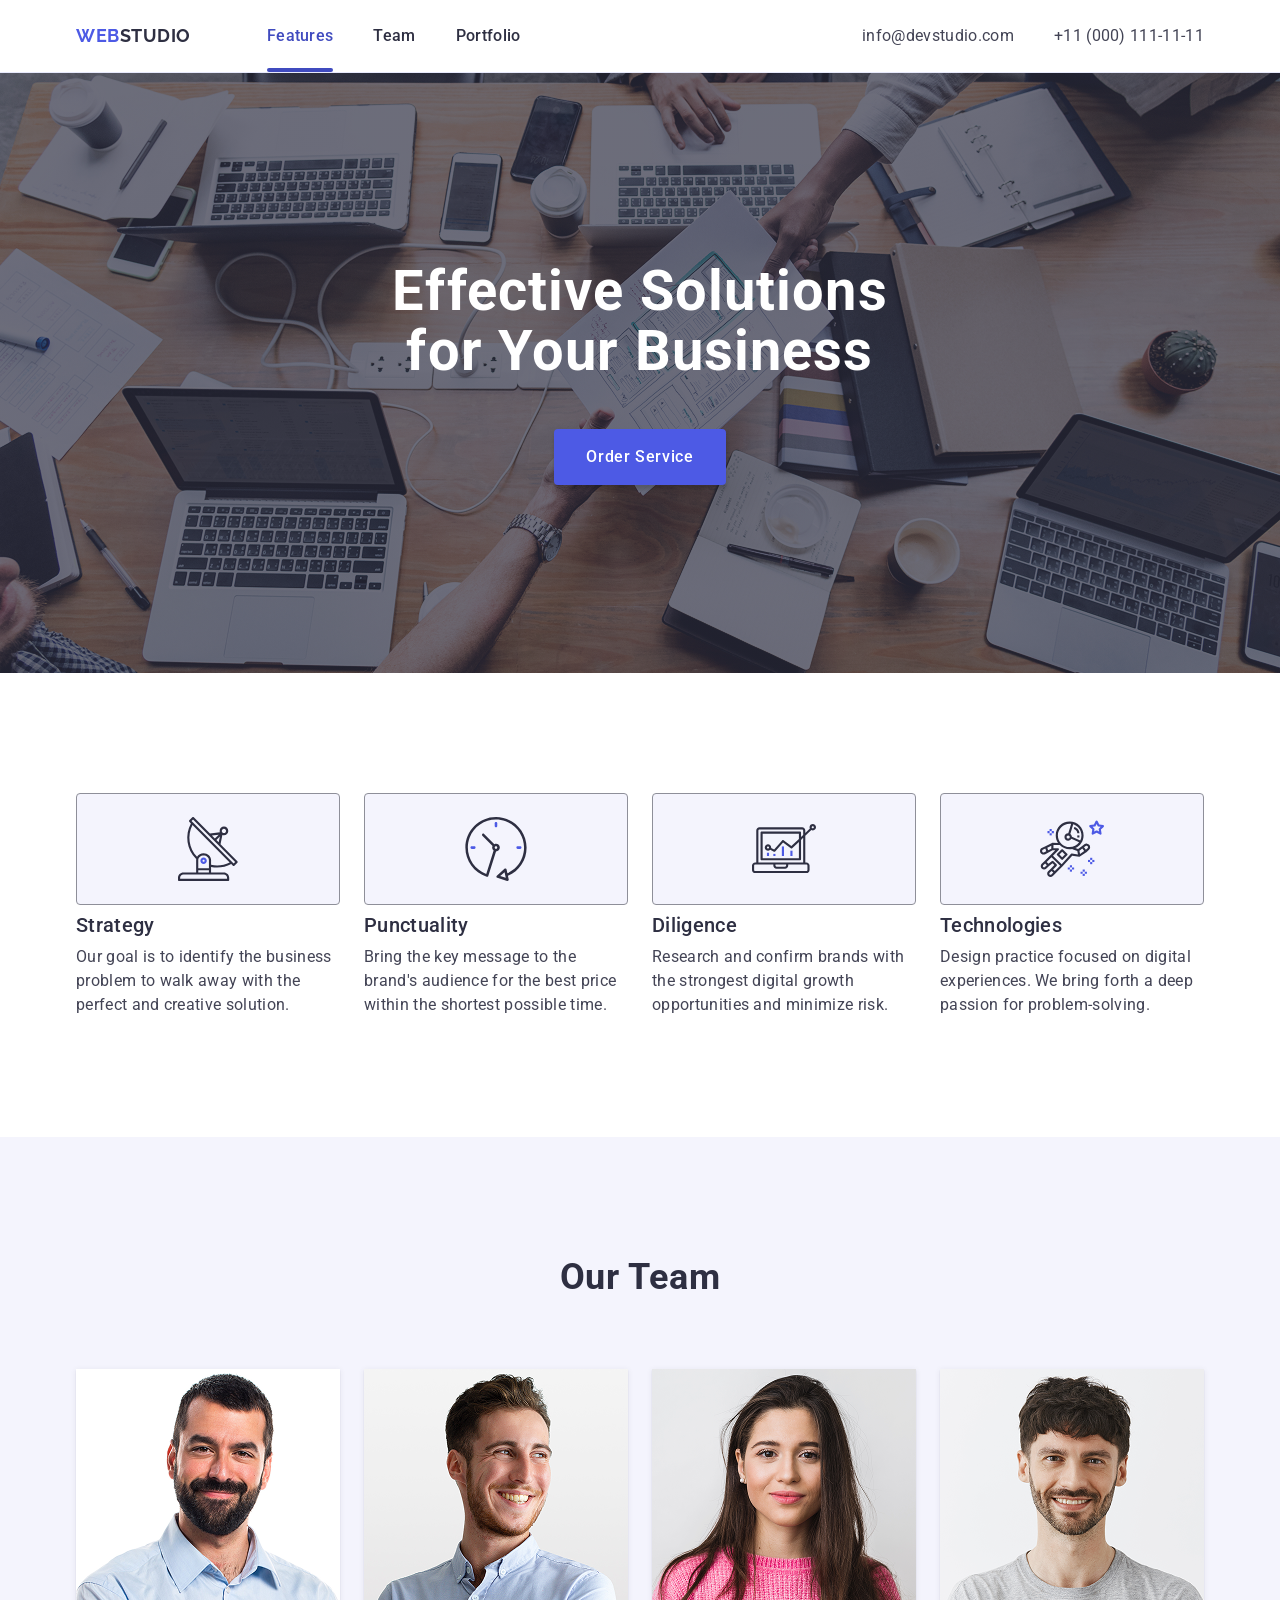
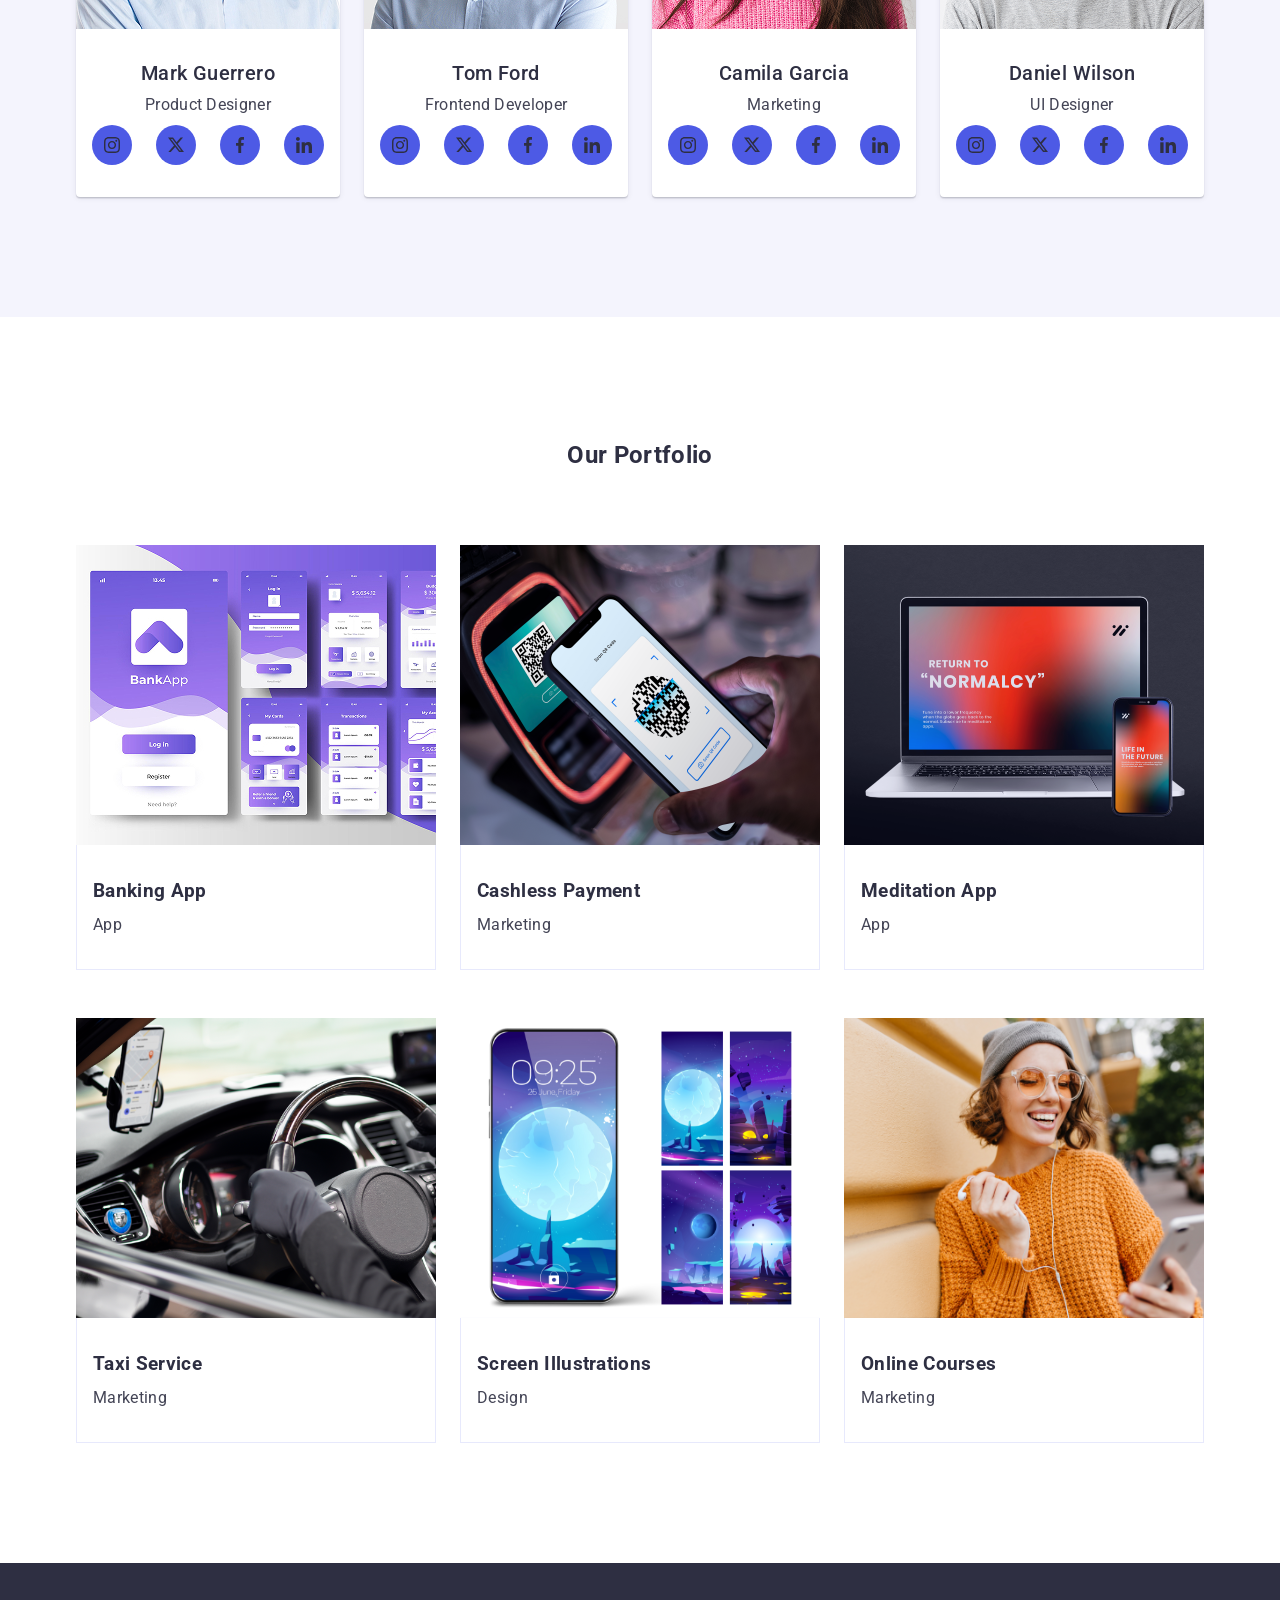
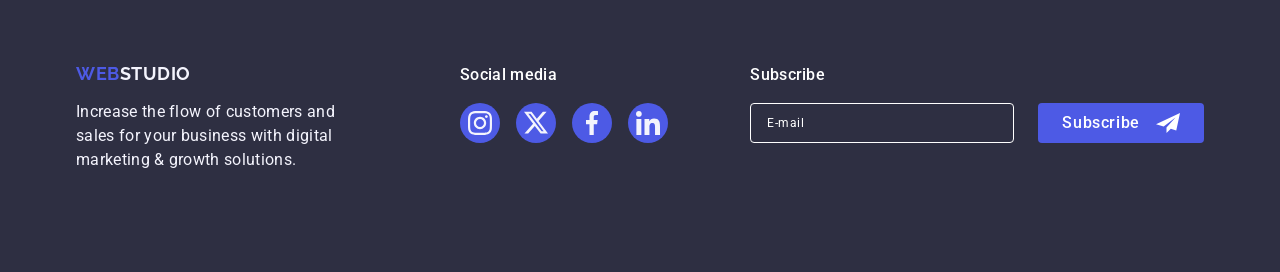
==== commit 8ac9e98d: "Fix modal form spacing and textarea text color" ====
--- a/index.html
+++ b/index.html
@@ -622,15 +622,15 @@
             </svg>
           </div>
         </div>
-        <div class="modal-form-field">
+        
+<div class="modal-form-field modal-textarea-field">
           <label class="modal-form-label" for="user_comment">Comment</label>
           
           <textarea class="modal-form-comment" name="user_comment" id="user_comment" placeholder="Text input"></textarea>
            
-          
-        </div>
-
-        <div class="modal-form-field">
+        </div>
+<div class="modal-form-field modal-checkbox-field">
+
           <input type="checkbox" name="user_policy" id="user_policy" 
           class="visually-hidden"
           required />
